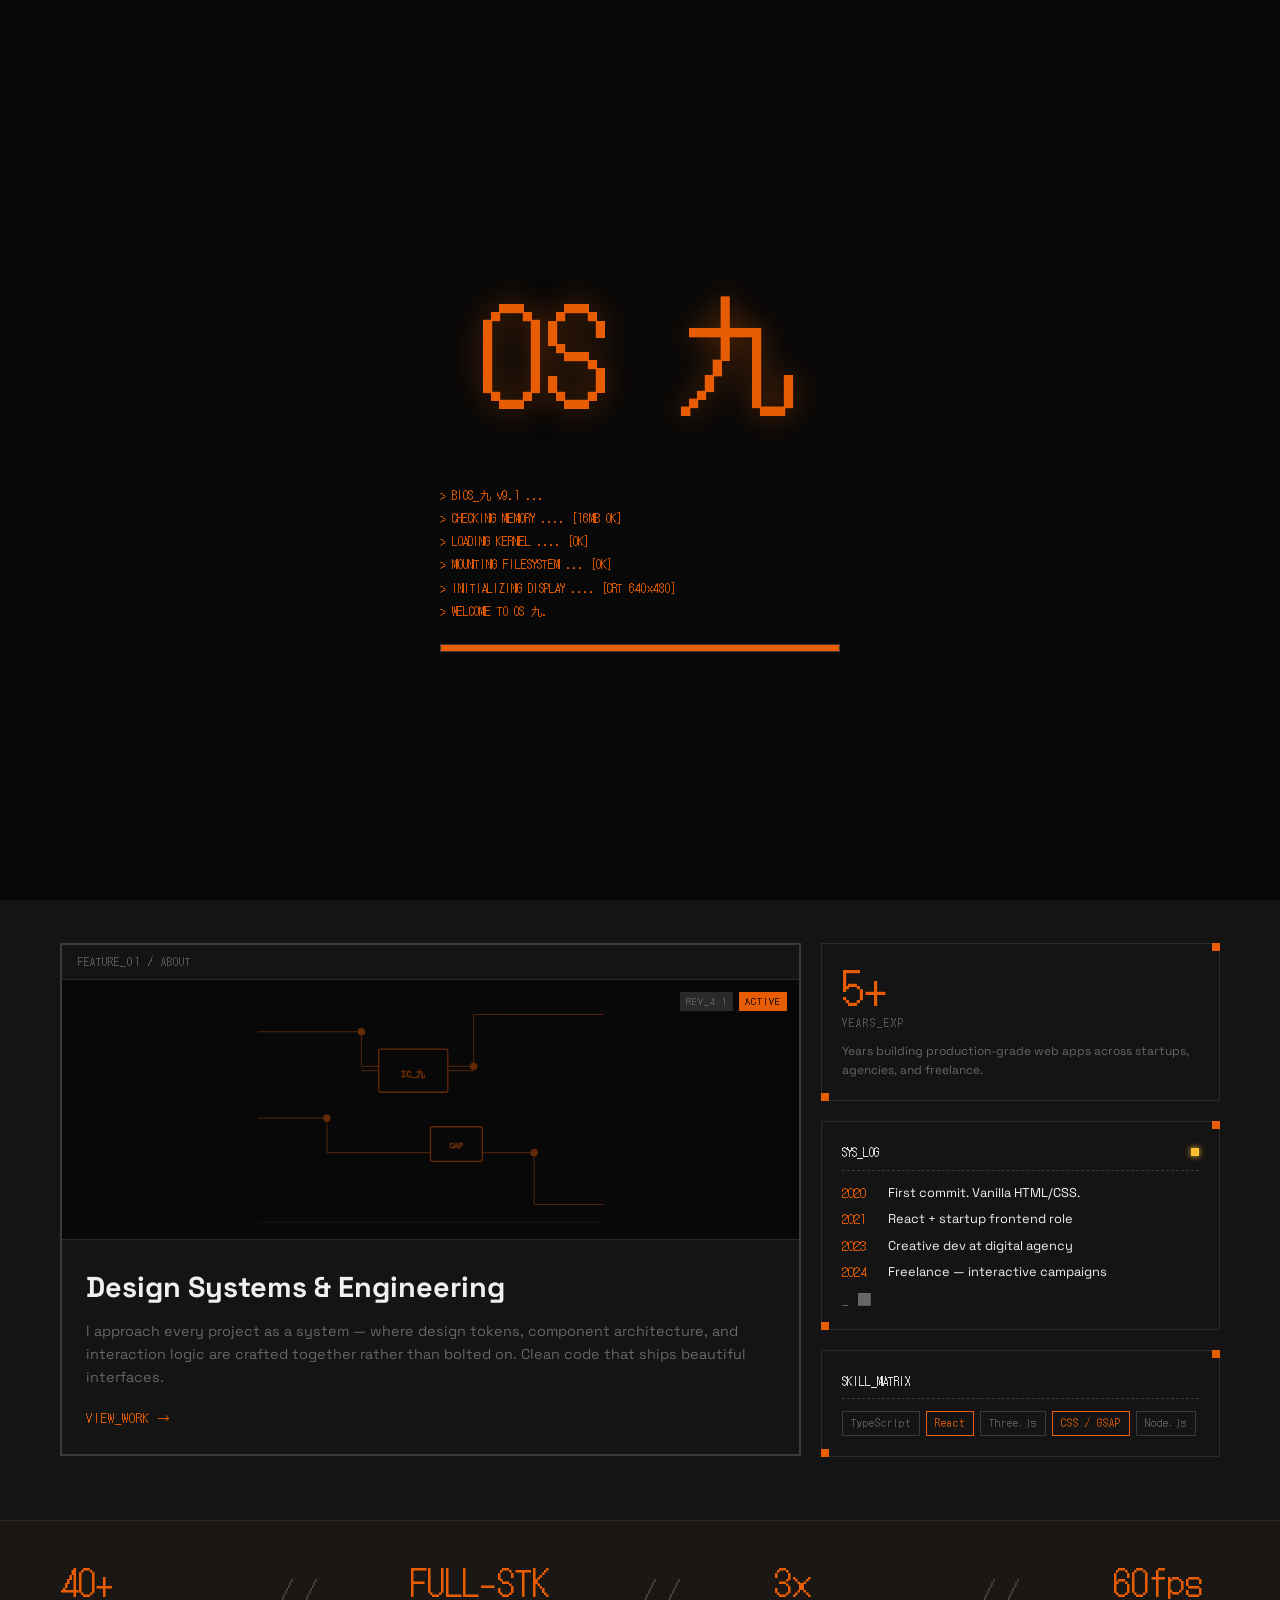
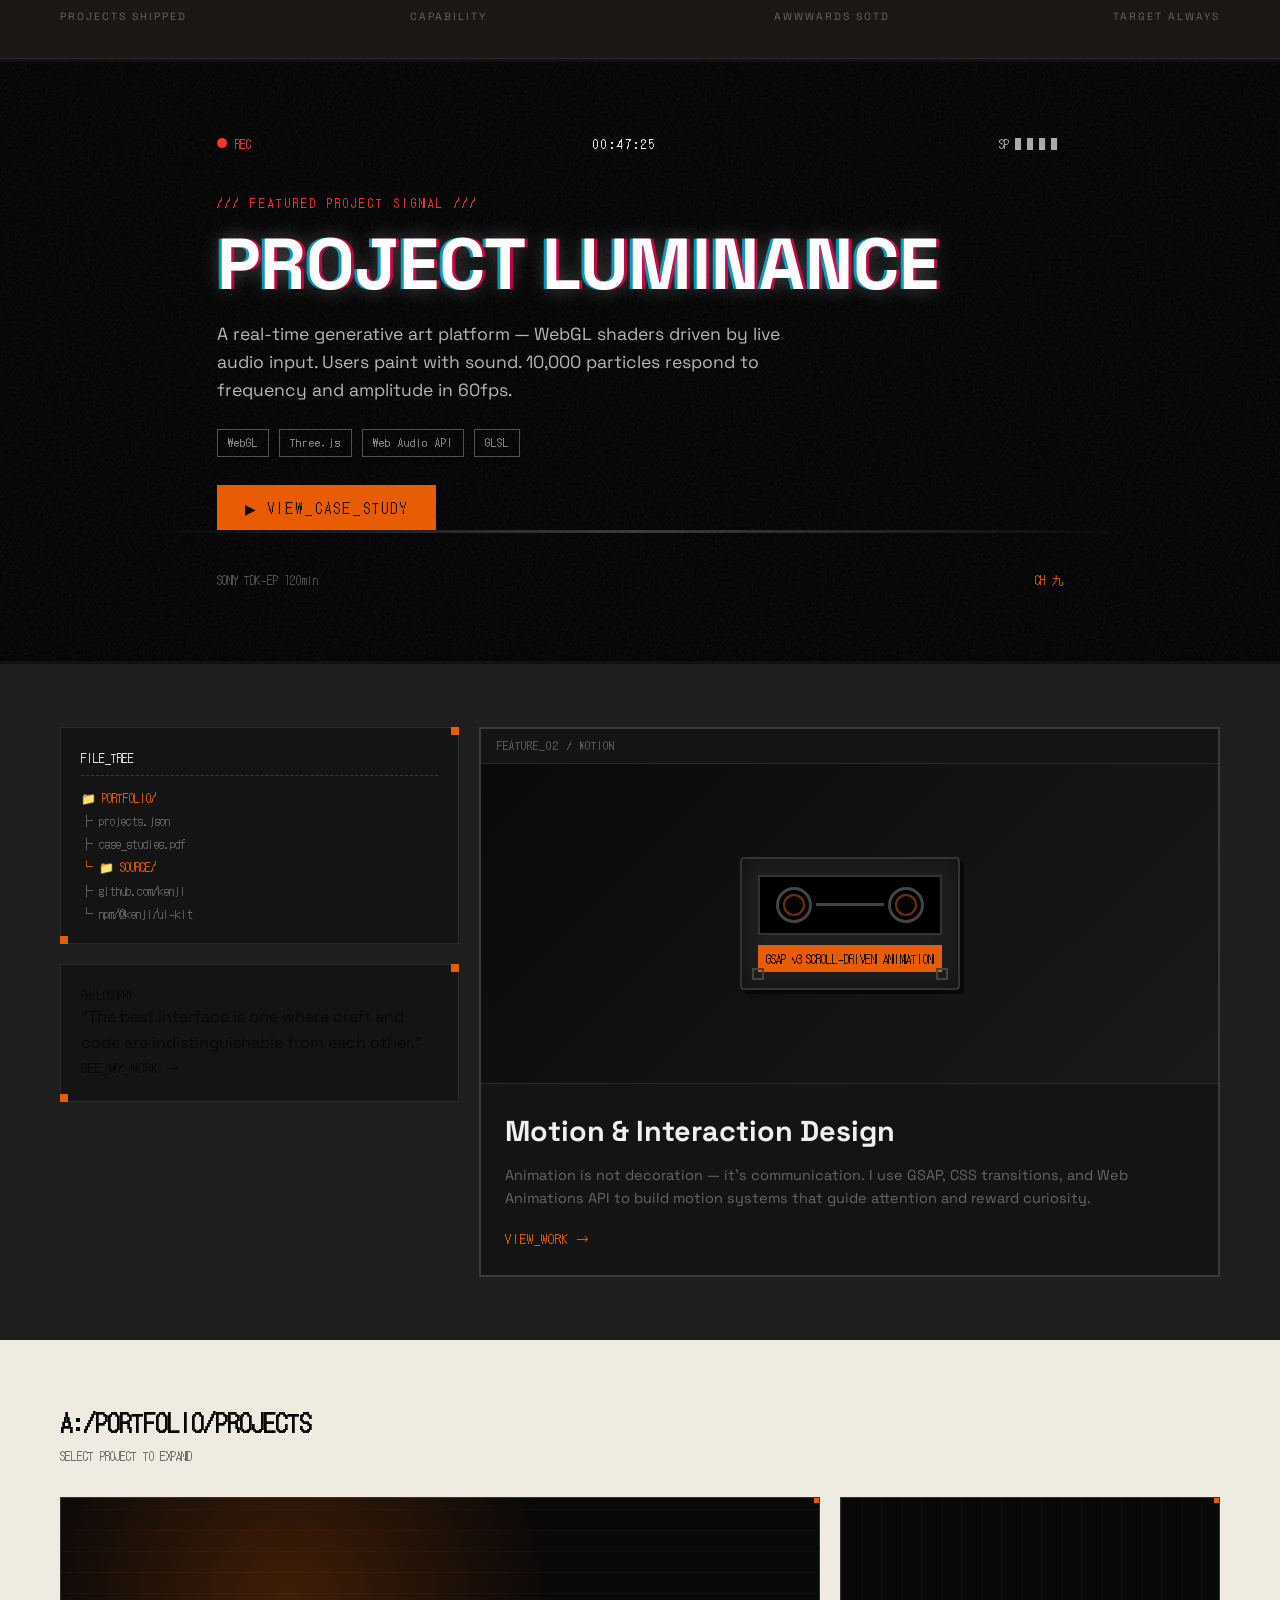
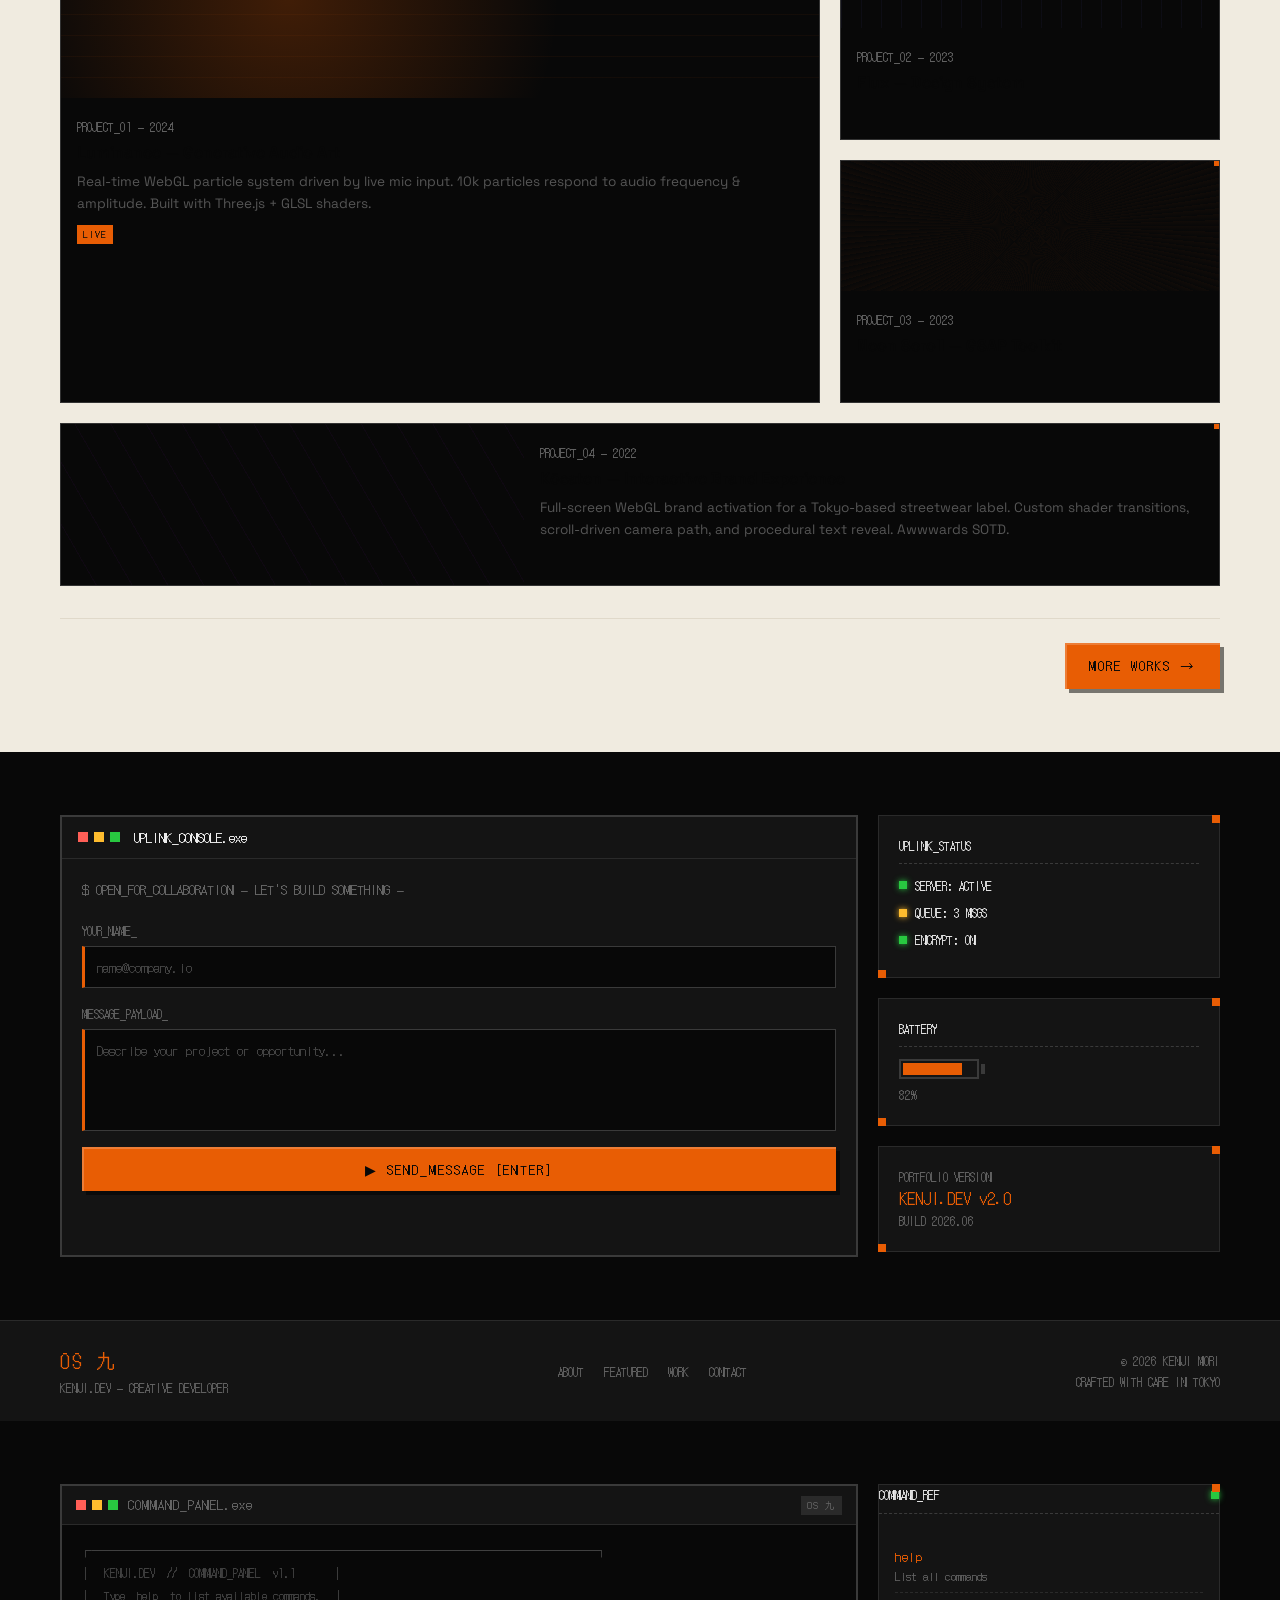
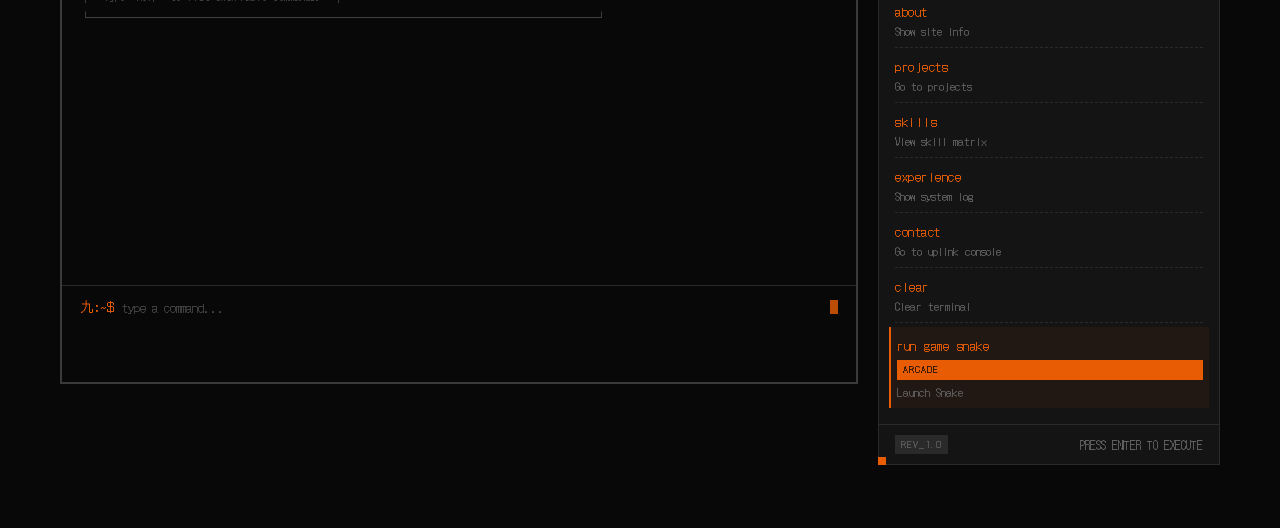
==== index.html @ ee9ba02a "t1" ====
<!DOCTYPE html>
<html lang="en">
<head>
    <meta charset="UTF-8">
    <meta name="viewport" content="width=device-width, initial-scale=1.0">
    <title>KENJI.DEV | Creative Developer Portfolio</title>
    <meta name="description" content="Creative developer and UI engineer specializing in interactive web experiences, retro-inspired interfaces, and creative coding.">

    <link rel="preconnect" href="https://fonts.googleapis.com">
    <link rel="preconnect" href="https://fonts.gstatic.com" crossorigin>
    <link href="https://fonts.googleapis.com/css2?family=DotGothic16&family=Space+Grotesk:wght@300;400;500;600;700&display=swap" rel="stylesheet">

    <link rel="stylesheet" href="css/style.css">
    <link rel="stylesheet" href="css/pixel-art.css">
    <link rel="stylesheet" href="css/animations.css">
    <!-- Command Panel — additive only -->
    <link rel="stylesheet" href="css/command-panel.css">
</head>
<body>
    <!-- Boot Screen -->
    <div id="boot-screen">
        <div id="boot-content">
            <div class="boot-logo">OS 九</div>
            <div class="boot-lines" id="boot-lines"></div>
            <div class="boot-bar-wrap">
                <div class="boot-bar-fill" id="boot-bar"></div>
            </div>
        </div>
    </div>

    <!-- Overlay effects -->
    <div class="scanlines" aria-hidden="true"></div>
    <div class="vignette" aria-hidden="true"></div>

    <!-- Animated background -->
    <div class="bg-layer" aria-hidden="true">
        <canvas id="bg-canvas"></canvas>
    </div>

    <!-- Custom cursor -->
    <div id="cursor-dot"></div>
    <div id="cursor-ring"></div>

    <!-- ================================================
         SITE WRAPPER
    ================================================ -->
    <div id="site-wrapper">

        <!-- NAV -->
        <header id="main-nav">
            <div class="nav-inner">
                <div class="nav-brand">
                    <span class="px-badge">SYS</span>
                    <span class="nav-logo">OS 九</span>
                    <span class="nav-dot blink"></span>
                </div>
                <nav class="nav-links" aria-label="Main navigation">
                    <a href="#featured" class="nav-a">ABOUT</a>
                    <a href="#vhs-section" class="nav-a">FEATURED</a>
                    <a href="#projects" class="nav-a">WORK</a>
                    <a href="#uplink" class="nav-a">CONTACT</a>
                </nav>
                <div class="nav-status">
                    <span id="clock" class="mono">00:00:00</span>
                    <span class="status-pill">ONLINE</span>
                </div>
            </div>
        </header>

        <!-- =============================================
             HERO — FULL WIDTH
        ============================================= -->
        <section id="hero" class="section-hero bg-dark-1">
            <div class="hero-inner">
                <div class="hero-text">
                    <p class="eyebrow mono">// PORTFOLIO_LOADED... STATUS: AVAILABLE FOR WORK</p>
                    <h1 class="hero-h1">
                        <span class="glitch" data-text="未来の記憶">未来の記憶</span>
                    </h1>
                    <p class="hero-subtitle">KENJI.DEV — CREATIVE DEVELOPER</p>
                    <p class="hero-body">
                        UI engineer &amp; creative coder building interactive web experiences at the intersection of design systems and front-end engineering. Obsessed with motion, pixel-perfect craft, and interfaces that feel alive.
                    </p>
                    <div class="hero-actions">
                        <button class="px-btn px-btn--primary" id="hero-cta">VIEW PROJECTS</button>
                        <button class="px-btn px-btn--ghost">GET_IN_TOUCH</button>
                    </div>
                </div>
                <div class="hero-widget-stack">
                    <!-- Widget: System Status -->
                    <div class="widget px-frame">
                        <div class="widget-head">
                            <span class="mono">SYS_STATUS</span>
                            <span class="led led--green blink"></span>
                        </div>
                        <div class="meter-row">
                            <span class="mono tiny">CPU</span>
                            <div class="px-bar"><div class="px-bar-fill" style="--w:74%"></div></div>
                            <span class="mono tiny val">74%</span>
                        </div>
                        <div class="meter-row">
                            <span class="mono tiny">MEM</span>
                            <div class="px-bar"><div class="px-bar-fill" style="--w:48%"></div></div>
                            <span class="mono tiny val">48%</span>
                        </div>
                        <div class="meter-row">
                            <span class="mono tiny">DSK</span>
                            <div class="px-bar"><div class="px-bar-fill" style="--w:91%"></div></div>
                            <span class="mono tiny val">91%</span>
                        </div>
                    </div>
                    <!-- Widget: Signal -->
                    <div class="widget px-frame">
                        <div class="widget-head">
                            <span class="mono">NETWORK</span>
                            <div class="sig-bars">
                                <span class="sb sb--1 on"></span>
                                <span class="sb sb--2 on"></span>
                                <span class="sb sb--3 on"></span>
                                <span class="sb sb--4 off"></span>
                            </div>
                        </div>
                        <p class="mono tiny muted">IP: 192.168.九.9</p>
                        <p class="mono tiny muted">LAT: 14ms</p>
                        <p class="mono tiny muted">PKT: <span id="pkt-count">——</span></p>
                    </div>
                </div>
            </div>
            <!-- Decorative kanji strips -->
            <div class="kanji-strip" aria-hidden="true">
                <span>電気　信号　機械　記憶　未来　技術　回路　電気</span>
            </div>
        </section>

        <!-- =============================================
             SPLIT 65 / 35 — FEATURED + STACKED
        ============================================= -->
        <section id="featured" class="section-split bg-charcoal">
            <div class="split-65-35">
                <!-- Large featured block -->
                <article class="feature-main px-frame-heavy">
                    <div class="frame-label">FEATURE_01 / ABOUT</div>
                    <div class="feature-main-visual">
                        <div class="circuit-art" aria-hidden="true">
                            <svg width="100%" height="100%" viewBox="0 0 400 300" xmlns="http://www.w3.org/2000/svg">
                                <g stroke="var(--orange)" stroke-width="1" fill="none" opacity="0.4">
                                    <line x1="0" y1="60" x2="120" y2="60"/>
                                    <line x1="120" y1="60" x2="120" y2="100"/>
                                    <line x1="120" y1="100" x2="250" y2="100"/>
                                    <circle cx="120" cy="60" r="4" fill="var(--orange)"/>
                                    <line x1="250" y1="100" x2="250" y2="40"/>
                                    <line x1="250" y1="40" x2="400" y2="40"/>
                                    <circle cx="250" cy="100" r="4" fill="var(--orange)"/>
                                    <line x1="0" y1="160" x2="80" y2="160"/>
                                    <line x1="80" y1="160" x2="80" y2="200"/>
                                    <line x1="80" y1="200" x2="320" y2="200"/>
                                    <line x1="320" y1="200" x2="320" y2="260"/>
                                    <line x1="320" y1="260" x2="400" y2="260"/>
                                    <circle cx="80" cy="160" r="4" fill="var(--orange)"/>
                                    <circle cx="320" cy="200" r="4" fill="var(--orange)"/>
                                    <rect x="140" y="80" width="80" height="50" rx="2" stroke="var(--orange)" fill="var(--dark-1)" stroke-width="1.5"/>
                                    <text x="180" y="112" fill="var(--orange)" font-size="10" text-anchor="middle" font-family="monospace">IC_九</text>
                                    <rect x="200" y="170" width="60" height="40" rx="2" stroke="var(--orange)" fill="var(--dark-1)" stroke-width="1.5"/>
                                    <text x="230" y="195" fill="var(--orange)" font-size="9" text-anchor="middle" font-family="monospace">CAP</text>
                                    <line x1="140" y1="105" x2="120" y2="105"/>
                                    <line x1="220" y1="105" x2="250" y2="105"/>
                                </g>
                                <g fill="var(--orange)" opacity="0.15">
                                    <rect x="0" y="280" width="400" height="1"/>
                                </g>
                            </svg>
                        </div>
                        <div class="feature-badge">
                            <span class="px-badge">REV_4.1</span>
                            <span class="px-badge orange">ACTIVE</span>
                        </div>
                    </div>
                    <div class="feature-main-body">
                        <h2>Design Systems & Engineering</h2>
                        <p>I approach every project as a system — where design tokens, component architecture, and interaction logic are crafted together rather than bolted on. Clean code that ships beautiful interfaces.</p>
                        <a href="#projects" class="inline-link mono">VIEW_WORK →</a>
                    </div>
                </article>

                <!-- Stacked small blocks -->
                <div class="stack-35">
                    <!-- Stat card -->
                    <div class="stack-card px-frame bg-warm-dark">
                        <div class="stat-big">
                            <span class="stat-num orange">5+</span>
                            <span class="stat-label mono">YEARS_EXP</span>
                        </div>
                        <p class="tiny muted">Years building production-grade web apps across startups, agencies, and freelance.</p>
                    </div>
                    <!-- Timeline widget -->
                    <div class="stack-card px-frame">
                        <div class="widget-head"><span class="mono">SYS_LOG</span><span class="led led--amber blink"></span></div>
                        <ul class="timeline-mini">
                            <li><span class="mono orange">2020</span><span>First commit. Vanilla HTML/CSS.</span></li>
                            <li><span class="mono orange">2021</span><span>React + startup frontend role</span></li>
                            <li><span class="mono orange">2023</span><span>Creative dev at digital agency</span></li>
                            <li><span class="mono orange">2024</span><span>Freelance — interactive campaigns</span></li>
                            <li class="cursor-line mono">_<span class="blink">█</span></li>
                        </ul>
                    </div>
                    <!-- Skill chip widget -->
                    <div class="stack-card px-frame bg-dark-1">
                        <div class="widget-head"><span class="mono">SKILL_MATRIX</span></div>
                        <div class="skill-chips">
                            <span class="chip">TypeScript</span>
                            <span class="chip chip--active">React</span>
                            <span class="chip">Three.js</span>
                            <span class="chip chip--active">CSS / GSAP</span>
                            <span class="chip">Node.js</span>
                        </div>
                    </div>
                </div>
            </div>
        </section>

        <!-- =============================================
             FULL WIDTH — EDITORIAL STRIP
        ============================================= -->
        <section class="section-strip bg-warm-dark">
            <div class="strip-inner">
                <div class="strip-stat">
                    <span class="strip-num mono">40+</span>
                    <span class="strip-label">PROJECTS SHIPPED</span>
                </div>
                <div class="strip-div" aria-hidden="true">/ /</div>
                <div class="strip-stat">
                    <span class="strip-num mono">FULL‑STK</span>
                    <span class="strip-label">CAPABILITY</span>
                </div>
                <div class="strip-div" aria-hidden="true">/ /</div>
                <div class="strip-stat">
                    <span class="strip-num mono">3×</span>
                    <span class="strip-label">AWWWARDS SOTD</span>
                </div>
                <div class="strip-div" aria-hidden="true">/ /</div>
                <div class="strip-stat">
                    <span class="strip-num mono">60fps</span>
                    <span class="strip-label">TARGET ALWAYS</span>
                </div>
            </div>
        </section>

        <!-- =============================================
             VHS / CRT SHOWCASE — FULL WIDTH (SINGLE INSTANCE)
        ============================================= -->
        <section id="vhs-section" class="section-vhs">
            <!-- VHS-specific overlays (scoped to this section) -->
            <div class="vhs-scanlines" aria-hidden="true"></div>
            <div class="vhs-noise" aria-hidden="true"></div>
            <div class="vhs-rgb-shift" aria-hidden="true"></div>

            <div class="vhs-inner">
                <!-- Recording HUD -->
                <div class="vhs-hud-top">
                    <span class="vhs-rec mono"><span class="rec-dot blink"></span> REC</span>
                    <span class="vhs-counter mono" id="vhs-counter">00:47:22</span>
                    <span class="vhs-sp mono">SP ▌▌▌▌</span>
                </div>

                <!-- Main VHS content -->
                <div class="vhs-content">
                    <p class="vhs-label mono">/// FEATURED PROJECT SIGNAL ///</p>
                    <h2 class="vhs-title glitch-hard" data-text="PROJECT LUMINANCE">PROJECT LUMINANCE</h2>
                    <p class="vhs-body">
                        A real-time generative art platform — WebGL shaders driven by live audio input.
                        Users paint with sound. 10,000 particles respond to frequency and amplitude in 60fps.
                    </p>
                    <div class="vhs-tags">
                        <span class="vhs-tag">WebGL</span>
                        <span class="vhs-tag">Three.js</span>
                        <span class="vhs-tag">Web Audio API</span>
                        <span class="vhs-tag">GLSL</span>
                    </div>
                    <button class="vhs-btn mono">▶ VIEW_CASE_STUDY</button>
                </div>

                <!-- Fake TV static bars -->
                <div class="vhs-static-bars" aria-hidden="true">
                    <div class="static-bar"></div>
                    <div class="static-bar"></div>
                </div>

                <!-- HUD bottom -->
                <div class="vhs-hud-bottom">
                    <span class="mono vhs-tiny">SONY TDK-EP 120min</span>
                    <span class="vhs-ch mono">CH 九</span>
                </div>
            </div>
        </section>

        <!-- =============================================
             SPLIT 35 / 65 — INFO PANEL + LARGE CARD
        ============================================= -->
        <section class="section-split bg-gray-mid">
            <div class="split-35-65">
                <!-- Small stack left -->
                <div class="stack-35">
                    <div class="stack-card px-frame bg-dark-1">
                        <div class="widget-head"><span class="mono">FILE_TREE</span></div>
                        <ul class="file-tree mono tiny">
                            <li class="ft-dir">📁 PORTFOLIO/</li>
                            <li class="ft-file">  ├ projects.json</li>
                            <li class="ft-file">  ├ case_studies.pdf</li>
                            <li class="ft-dir">  └ 📁 SOURCE/</li>
                            <li class="ft-file">      ├ github.com/kenji</li>
                            <li class="ft-file">      └ npm/@kenji/ui-kit</li>
                        </ul>
                    </div>
                    <div class="stack-card px-frame bg-orange-panel">
                        <p class="mono tiny" style="color:var(--dark-1)">PHILOSOPHY</p>
                        <p class="feature-quote" style="color:var(--dark-1)">"The best interface is one where craft and code are indistinguishable from each other."</p>
                        <a href="#projects" class="inline-link mono" style="color:var(--dark-1)">SEE_MY_WORK →</a>
                    </div>
                </div>

                <!-- Large project card right -->
                <article class="feature-main px-frame-heavy alt-bg">
                    <div class="frame-label">FEATURE_02 / MOTION</div>
                    <div class="feature-main-visual tall">
                        <!-- Abstract hardware visual via CSS -->
                        <div class="cassette-art" aria-hidden="true">
                            <div class="cassette-body">
                                <div class="cassette-window">
                                    <div class="cassette-reel reel-left"></div>
                                    <div class="cassette-tape"></div>
                                    <div class="cassette-reel reel-right"></div>
                                </div>
                                <div class="cassette-label">
                                    <span class="mono tiny">GSAP v3</span>
                                    <span class="mono tiny muted">SCROLL-DRIVEN ANIMATION</span>
                                </div>
                            </div>
                        </div>
                    </div>
                    <div class="feature-main-body">
                        <h2>Motion & Interaction Design</h2>
                        <p>Animation is not decoration — it's communication. I use GSAP, CSS transitions, and Web Animations API to build motion systems that guide attention and reward curiosity.</p>
                        <a href="#projects" class="inline-link mono">VIEW_WORK →</a>
                    </div>
                </article>
            </div>
        </section>

        <!-- =============================================
             FULL WIDTH — CREAM PROJECT GALLERY
        ============================================= -->
        <section id="projects" class="section-cream bg-cream">
            <div class="cream-header">
                <h2 class="cream-title">A:/PORTFOLIO/PROJECTS</h2>
                <p class="cream-sub mono">SELECT PROJECT TO EXPAND</p>
            </div>
            <div class="gallery-asymm">
                <div class="gal-card gal-card--lg px-frame-dark">
                    <div class="gal-img gal-img--1"></div>
                    <div class="gal-body">
                        <span class="mono tiny muted">PROJECT_01 — 2024</span>
                        <h3>Luminance — Generative Audio Art</h3>
                        <p>Real-time WebGL particle system driven by live mic input. 10k particles respond to audio frequency &amp; amplitude. Built with Three.js + GLSL shaders.</p>
                        <span class="px-badge orange">LIVE</span>
                    </div>
                </div>
                <!-- Stacked small cards -->
                <div class="gal-stack">
                    <div class="gal-card px-frame-dark">
                        <div class="gal-img gal-img--2 short"></div>
                        <div class="gal-body">
                            <span class="mono tiny muted">PROJECT_02 — 2023</span>
                            <h3>Flux — Design System</h3>
                        </div>
                    </div>
                    <div class="gal-card px-frame-dark">
                        <div class="gal-img gal-img--3 short"></div>
                        <div class="gal-body">
                            <span class="mono tiny muted">PROJECT_03 — 2023</span>
                            <h3>Neon Scroll — GSAP Toolkit</h3>
                        </div>
                    </div>
                </div>
                <!-- Wide card -->
                <div class="gal-card gal-card--wide px-frame-dark">
                    <div class="gal-img gal-img--4"></div>
                    <div class="gal-body">
                        <span class="mono tiny muted">PROJECT_04 — 2022</span>
                        <h3>Kōsaten — Interactive Brand Experience</h3>
                        <p>Full-screen WebGL brand activation for a Tokyo-based streetwear label. Custom shader transitions, scroll-driven camera path, and procedural text reveal. Awwwards SOTD.</p>
                    </div>
                </div>
            </div>
            <!-- More Works footer -->
            <div class="cream-footer">
                <a href="works.html" target="_blank" rel="noopener" class="px-btn px-btn--primary cream-more-btn" id="more-works-btn">
                    MORE WORKS <span class="cream-arrow">→</span>
                </a>
            </div>
        </section>

        <!-- =============================================
             SPLIT 70 / 30 — TERMINAL CONTACT + STATUS
        ============================================= -->
        <section id="uplink" class="section-split bg-dark-1">
            <div class="split-70-30">
                <!-- Terminal contact block -->
                <div class="terminal-block px-frame-heavy">
                    <div class="term-header">
                        <span class="term-dot red"></span>
                        <span class="term-dot amber"></span>
                        <span class="term-dot green"></span>
                        <span class="mono small" style="margin-left:8px">UPLINK_CONSOLE.exe</span>
                    </div>
                    <div class="term-body">
                        <p class="mono small muted">$ OPEN_FOR_COLLABORATION — LET'S BUILD SOMETHING —</p>
                        <div class="input-row">
                            <label class="mono small">YOUR_NAME_</label>
                            <input type="text" class="px-input" id="contact-name" placeholder="name@company.io">
                        </div>
                        <div class="input-row">
                            <label class="mono small">MESSAGE_PAYLOAD_</label>
                            <textarea class="px-input" id="contact-msg" rows="4" placeholder="Describe your project or opportunity..."></textarea>
                        </div>
                        <button class="px-btn px-btn--primary" id="transmit-btn">
                            ▶ SEND_MESSAGE [ENTER]
                        </button>
                        <p class="term-feedback mono tiny muted" id="term-feedback"></p>
                    </div>
                </div>

                <!-- Status sidebar -->
                <div class="status-sidebar">
                    <div class="stack-card px-frame">
                        <div class="widget-head"><span class="mono">UPLINK_STATUS</span></div>
                        <p class="status-row"><span class="led led--green blink"></span><span class="mono tiny">SERVER: ACTIVE</span></p>
                        <p class="status-row"><span class="led led--amber blink"></span><span class="mono tiny">QUEUE: 3 MSGS</span></p>
                        <p class="status-row"><span class="led led--green"></span><span class="mono tiny">ENCRYPT: ON</span></p>
                    </div>
                    <div class="stack-card px-frame bg-warm-dark">
                        <div class="widget-head"><span class="mono">BATTERY</span></div>
                        <div class="battery-widget">
                            <div class="batt-body">
                                <div class="batt-fill" id="batt-fill"></div>
                            </div>
                            <div class="batt-tip"></div>
                        </div>
                        <p class="mono tiny muted" id="batt-pct">—%</p>
                    </div>
                    <div class="stack-card px-frame">
                        <p class="mono tiny muted">PORTFOLIO VERSION</p>
                        <p class="mono orange">KENJI.DEV v2.0</p>
                        <p class="mono tiny muted">BUILD 2026.06</p>
                    </div>
                </div>
            </div>
        </section>

        <!-- FOOTER -->
        <footer id="main-footer" class="bg-charcoal">
            <div class="footer-inner">
                <div class="footer-brand">
                    <span class="nav-logo">OS 九</span>
                    <span class="mono tiny muted">KENJI.DEV — CREATIVE DEVELOPER</span>
                </div>
                <div class="footer-links mono tiny">
                    <a href="#featured">ABOUT</a>
                    <a href="#vhs-section">FEATURED</a>
                    <a href="#projects">WORK</a>
                    <a href="#uplink">CONTACT</a>
                </div>
                <div class="footer-right mono tiny muted">
                    <span>© 2026 KENJI MORI</span>
                    <span>CRAFTED WITH CARE IN TOKYO</span>
                </div>
            </div>
        </footer>

        <!-- =============================================
             COMMAND PANEL — ADDITIVE SECTION
             Uses existing CSS tokens & layout classes only.
        ============================================= -->
        <section id="command-panel" class="section-split bg-dark-1">
            <div class="split-70-30">

                <!-- LEFT: Interactive Terminal -->
                <div class="cp-terminal px-frame-heavy">
                    <div class="cp-term-header">
                        <div class="cp-dots">
                            <span class="term-dot red"></span>
                            <span class="term-dot amber"></span>
                            <span class="term-dot green"></span>
                        </div>
                        <span class="mono small cp-title">COMMAND_PANEL.exe</span>
                        <span class="px-badge">OS 九</span>
                    </div>

                    <!-- Snake game canvas (hidden by default) -->
                    <div id="cp-game-container" class="cp-game-container" hidden>
                        <div class="cp-game-hud">
                            <span class="mono tiny orange">SNAKE_GAME.exe</span>
                            <span class="mono tiny muted" id="cp-score">SCORE: 0</span>
                            <button class="px-btn px-btn--ghost cp-close-game" id="cp-close-game" aria-label="Exit game">✕ EXIT</button>
                        </div>
                        <canvas id="cp-snake-canvas" width="360" height="360" aria-label="Snake game"></canvas>
                        <p class="mono tiny muted cp-game-note">ARROW KEYS to move · collect <span class="orange">◆</span> · avoid walls &amp; self</p>
                    </div>

                    <!-- Terminal output + input (visible by default) -->
                    <div id="cp-term-body" class="cp-term-body">
                        <div id="cp-output" class="cp-output" role="log" aria-live="polite" aria-label="Terminal output"></div>
                        <form id="cp-form" class="cp-input-row" autocomplete="off" aria-label="Command input">
                            <span class="cp-prompt mono orange" aria-hidden="true">九:~$</span>
                            <input
                                id="cp-input"
                                class="cp-input mono"
                                type="text"
                                spellcheck="false"
                                autocomplete="off"
                                aria-label="Type a command"
                                placeholder="type a command..."
                            >
                            <span class="cp-cursor" aria-hidden="true"></span>
                        </form>
                    </div>
                </div>

                <!-- RIGHT: Docs / Help panel -->
                <aside class="cp-docs px-frame" aria-label="Command reference">
                    <div class="widget-head">
                        <span class="mono">COMMAND_REF</span>
                        <span class="led led--green blink"></span>
                    </div>
                    <ul class="cp-cmd-list">
                        <li><span class="cp-cmd-name mono orange">help</span><span class="cp-cmd-desc mono tiny muted">List all commands</span></li>
                        <li><span class="cp-cmd-name mono orange">about</span><span class="cp-cmd-desc mono tiny muted">Show site info</span></li>
                        <li><span class="cp-cmd-name mono orange">projects</span><span class="cp-cmd-desc mono tiny muted">Go to projects</span></li>
                        <li><span class="cp-cmd-name mono orange">skills</span><span class="cp-cmd-desc mono tiny muted">View skill matrix</span></li>
                        <li><span class="cp-cmd-name mono orange">experience</span><span class="cp-cmd-desc mono tiny muted">Show system log</span></li>
                        <li><span class="cp-cmd-name mono orange">contact</span><span class="cp-cmd-desc mono tiny muted">Go to uplink console</span></li>
                        <li><span class="cp-cmd-name mono orange">clear</span><span class="cp-cmd-desc mono tiny muted">Clear terminal</span></li>
                        <li class="cp-cmd-arcade">
                            <span class="cp-cmd-name mono orange">run game snake</span>
                            <span class="px-badge orange">ARCADE</span>
                            <span class="cp-cmd-desc mono tiny muted">Launch Snake</span>
                        </li>
                    </ul>
                    <div class="cp-docs-footer">
                        <span class="px-badge">REV_1.0</span>
                        <span class="mono tiny muted">PRESS ENTER TO EXECUTE</span>
                    </div>
                </aside>

            </div>
        </section>
        <!-- END COMMAND PANEL -->

    </div><!-- /site-wrapper -->

    <script src="js/main.js"></script>
    <!-- Command Panel JS — additive only -->
    <script src="js/command-panel.js"></script>
</body>
</html>
---- css/style.css ----
/* ═══════════════════════════════════════════════
   OS 九 — BASE DESIGN SYSTEM
   ═══════════════════════════════════════════════ */

/* ─── Tokens ─── */
:root {
    --dark-1: #080808;
    --charcoal: #141414;
    --warm-dark: #1a1714;
    --gray-mid: #1e1e1e;
    --cream: #f0ebe0;
    --cream-dark: #e0d9ca;
    --orange: #e85d04;
    --orange-soft: rgba(232, 93, 4, 0.25);
    --orange-glow: rgba(232, 93, 4, 0.5);
    --text: #f0f0f0;
    --text-muted: #666;
    --text-dim: #444;
    --border: #2a2a2a;
    --border-bright: #3a3a3a;

    --font-sans: 'Space Grotesk', system-ui, sans-serif;
    --font-mono: 'DotGothic16', 'Courier New', monospace;

    --gap: clamp(12px, 2vw, 20px);
    --radius: 0px; /* sharp, pixel-style */
}

/* ─── Reset ─── */
*, *::before, *::after { box-sizing: border-box; margin: 0; padding: 0; }
html { scroll-behavior: smooth; }
body {
    background: var(--dark-1);
    color: var(--text);
    font-family: var(--font-sans);
    font-size: 16px;
    line-height: 1.6;
    overflow-x: hidden;
}
a { color: inherit; text-decoration: none; }
ul { list-style: none; }
button { cursor: none; font-family: var(--font-sans); }
input, textarea { font-family: var(--font-sans); }
::selection { background: var(--orange); color: var(--dark-1); }

/* ─── Backgrounds ─── */
.bg-dark-1    { background-color: var(--dark-1); }
.bg-charcoal  { background-color: var(--charcoal); }
.bg-warm-dark { background-color: var(--warm-dark); }
.bg-gray-mid  { background-color: var(--gray-mid); }
.bg-cream     { background-color: var(--cream); color: var(--dark-1); }
.bg-orange-panel { background-color: var(--orange); }

/* ─── Typography helpers ─── */
.mono   { font-family: var(--font-mono); }
.tiny   { font-size: 0.75rem; }
.small  { font-size: 0.85rem; }
.muted  { color: var(--text-muted); }
.orange { color: var(--orange); }

/* ─── Global Overlays ─── */
.scanlines {
    position: fixed;
    inset: 0;
    background: repeating-linear-gradient(
        to bottom,
        transparent,
        transparent 2px,
        rgba(0,0,0,0.18) 2px,
        rgba(0,0,0,0.18) 4px
    );
    pointer-events: none;
    z-index: 9800;
}
.vignette {
    position: fixed;
    inset: 0;
    background: radial-gradient(ellipse at center, transparent 60%, rgba(0,0,0,0.7) 100%);
    pointer-events: none;
    z-index: 9799;
}

/* ─── Background Canvas ─── */
.bg-layer {
    position: fixed;
    inset: 0;
    pointer-events: none;
    z-index: 0;
}
#bg-canvas {
    width: 100%;
    height: 100%;
}

/* ─── Custom Cursor ─── */
#cursor-dot, #cursor-ring {
    position: fixed;
    pointer-events: none;
    z-index: 9999;
    transform: translate(-50%, -50%);
}
#cursor-dot {
    width: 6px;
    height: 6px;
    background: var(--orange);
    transition: transform 0.05s;
}
#cursor-ring {
    width: 28px;
    height: 28px;
    border: 2px solid var(--orange);
    transition: transform 0.1s, width 0.2s, height 0.2s, opacity 0.2s;
    opacity: 0.7;
}
#cursor-ring.expanded {
    width: 44px;
    height: 44px;
    opacity: 0.4;
}

/* ─── Site Wrapper ─── */
#site-wrapper {
    position: relative;
    z-index: 10;
}

/* ═══════════════════════════════════════════════
   NAV
   ═══════════════════════════════════════════════ */
#main-nav {
    position: sticky;
    top: 0;
    z-index: 500;
    background: rgba(8,8,8,0.92);
    backdrop-filter: blur(8px);
    border-bottom: 1px solid var(--border);
}
.nav-inner {
    display: flex;
    align-items: center;
    justify-content: space-between;
    padding: 10px clamp(16px, 4vw, 60px);
    gap: 20px;
}
.nav-brand {
    display: flex;
    align-items: center;
    gap: 8px;
}
.nav-logo {
    font-family: var(--font-mono);
    font-size: 1.2rem;
    color: var(--orange);
    letter-spacing: 2px;
}
.nav-dot {
    width: 6px;
    height: 6px;
    background: var(--orange);
    border-radius: 0;
}
.nav-links {
    display: flex;
    gap: 24px;
}
.nav-a {
    font-family: var(--font-mono);
    font-size: 0.8rem;
    color: var(--text-muted);
    letter-spacing: 1px;
    transition: color 0.2s;
}
.nav-a:hover { color: var(--orange); }
.nav-status {
    display: flex;
    align-items: center;
    gap: 12px;
}
#clock {
    font-size: 0.8rem;
    color: var(--text-muted);
}
.status-pill {
    font-family: var(--font-mono);
    font-size: 0.65rem;
    padding: 2px 8px;
    border: 1px solid var(--orange);
    color: var(--orange);
    letter-spacing: 1px;
}

/* ═══════════════════════════════════════════════
   BOOT SCREEN
   ═══════════════════════════════════════════════ */
#boot-screen {
    position: fixed;
    inset: 0;
    background: var(--dark-1);
    z-index: 10000;
    display: flex;
    align-items: center;
    justify-content: center;
    transition: opacity 0.6s ease;
}
#boot-screen.done { opacity: 0; pointer-events: none; }
.boot-logo {
    font-family: var(--font-mono);
    font-size: clamp(3rem, 10vw, 8rem);
    color: var(--orange);
    text-shadow: 0 0 30px var(--orange-glow);
    margin-bottom: 32px;
    text-align: center;
}
#boot-content { text-align: center; width: 400px; max-width: 90vw; }
.boot-lines { font-family: var(--font-mono); font-size: 0.75rem; color: var(--orange); text-align: left; margin-bottom: 24px; min-height: 100px; }
.boot-line { margin-bottom: 4px; }
.boot-bar-wrap { width: 100%; height: 8px; background: var(--border); border: 1px solid var(--border-bright); }
.boot-bar-fill { height: 100%; background: var(--orange); width: 0%; transition: width 0.1s linear; }

/* ═══════════════════════════════════════════════
   HERO
   ═══════════════════════════════════════════════ */
#hero {
    min-height: 92vh;
    display: flex;
    flex-direction: column;
    justify-content: center;
    padding: clamp(60px, 8vh, 120px) clamp(16px, 6vw, 80px) 0;
    position: relative;
    overflow: hidden;
}
.hero-inner {
    display: grid;
    grid-template-columns: 1fr 320px;
    gap: 60px;
    align-items: center;
    max-width: 1400px;
    margin: 0 auto;
    width: 100%;
}
.hero-h1 {
    font-size: clamp(3.5rem, 9vw, 8rem);
    font-weight: 700;
    line-height: 1;
    margin-bottom: 12px;
    color: var(--orange);
    text-shadow: 0 0 40px var(--orange-glow);
}
.eyebrow {
    font-size: 0.75rem;
    color: var(--text-muted);
    letter-spacing: 2px;
    margin-bottom: 16px;
}
.hero-subtitle {
    font-family: var(--font-mono);
    font-size: clamp(0.9rem, 2vw, 1.2rem);
    letter-spacing: 6px;
    color: var(--text);
    margin-bottom: 24px;
}
.hero-body {
    font-size: clamp(0.95rem, 1.5vw, 1.1rem);
    color: var(--text-muted);
    max-width: 520px;
    margin-bottom: 36px;
}
.hero-actions { display: flex; gap: 16px; }

.hero-widget-stack {
    display: flex;
    flex-direction: column;
    gap: var(--gap);
}
.widget { padding: 16px; }
.widget-head {
    display: flex;
    justify-content: space-between;
    align-items: center;
    margin-bottom: 12px;
    padding-bottom: 8px;
    border-bottom: 1px dashed var(--border-bright);
    font-size: 0.75rem;
}
.meter-row {
    display: flex;
    align-items: center;
    gap: 8px;
    margin-bottom: 8px;
}
.meter-row .val { width: 32px; text-align: right; color: var(--orange); }
.sig-bars { display: flex; align-items: flex-end; gap: 3px; height: 14px; }
.sb { display: block; width: 4px; background: var(--border-bright); }
.sb--1 { height: 4px; }
.sb--2 { height: 7px; }
.sb--3 { height: 10px; }
.sb--4 { height: 14px; }
.sb.on { background: var(--orange); box-shadow: 0 0 4px var(--orange-glow); }

.kanji-strip {
    margin-top: 60px;
    width: 100%;
    padding: 14px 0;
    border-top: 1px solid var(--border);
    font-family: var(--font-mono);
    font-size: 1rem;
    color: var(--text-dim);
    letter-spacing: 12px;
    white-space: nowrap;
    overflow: hidden;
    animation: marquee-scroll 30s linear infinite;
}
@keyframes marquee-scroll {
    0%   { transform: translateX(0); }
    100% { transform: translateX(-50%); }
}

/* ═══════════════════════════════════════════════
   SECTIONS — SPLIT LAYOUTS
   ═══════════════════════════════════════════════ */
.section-split { padding: clamp(40px,7vh,80px) clamp(16px,5vw,60px); }
.section-hero  { }

/* 65 / 35 */
.split-65-35 {
    display: grid;
    grid-template-columns: 65fr 35fr;
    gap: var(--gap);
    max-width: 1400px;
    margin: 0 auto;
    align-items: start;
}

/* 35 / 65 */
.split-35-65 {
    display: grid;
    grid-template-columns: 35fr 65fr;
    gap: var(--gap);
    max-width: 1400px;
    margin: 0 auto;
    align-items: start;
}

/* 70 / 30 */
.split-70-30 {
    display: grid;
    grid-template-columns: 70fr 30fr;
    gap: var(--gap);
    max-width: 1400px;
    margin: 0 auto;
    align-items: start;
}

/* Stack column */
.stack-35 {
    display: flex;
    flex-direction: column;
    gap: var(--gap);
}
.stack-card { padding: 20px; }

/* Feature main block */
.feature-main {
    padding: 0;
    overflow: hidden;
}
.feature-main.alt-bg { background: var(--charcoal); }
.frame-label {
    font-family: var(--font-mono);
    font-size: 0.7rem;
    color: var(--text-muted);
    padding: 8px 16px;
    border-bottom: 1px solid var(--border);
    letter-spacing: 1px;
}
.feature-main-visual {
    position: relative;
    height: 260px;
    overflow: hidden;
    border-bottom: 1px solid var(--border);
}
.feature-main-visual.tall { height: 320px; }
.feature-badge {
    position: absolute;
    top: 12px;
    right: 12px;
    display: flex;
    gap: 6px;
}
.feature-main-body {
    padding: 24px;
}
.feature-main-body h2 {
    font-size: clamp(1.3rem, 2.5vw, 1.8rem);
    margin-bottom: 10px;
}
.feature-main-body p {
    font-size: 0.9rem;
    color: var(--text-muted);
    margin-bottom: 16px;
}

/* Stat card */
.stat-big { margin-bottom: 8px; }
.stat-num {
    font-family: var(--font-mono);
    font-size: clamp(2rem, 4vw, 2.8rem);
    display: block;
    line-height: 1;
}
.stat-label {
    font-size: 0.65rem;
    color: var(--text-muted);
    letter-spacing: 2px;
}

/* Timeline mini */
.timeline-mini { display: flex; flex-direction: column; gap: 6px; }
.timeline-mini li { display: flex; gap: 10px; font-size: 0.8rem; }
.timeline-mini li span:first-child { min-width: 36px; }
.cursor-line { color: var(--text-muted); font-size: 0.8rem; }

/* Skill chips */
.skill-chips { display: flex; flex-wrap: wrap; gap: 6px; margin-top: 8px; }
.chip {
    font-family: var(--font-mono);
    font-size: 0.65rem;
    padding: 3px 8px;
    border: 1px solid var(--border-bright);
    color: var(--text-muted);
    letter-spacing: 1px;
}
.chip--active {
    border-color: var(--orange);
    color: var(--orange);
}

/* Inline link */
.inline-link {
    font-size: 0.8rem;
    color: var(--orange);
    letter-spacing: 1px;
}

/* ═══════════════════════════════════════════════
   STRIP — FULL WIDTH EDITORIAL
   ═══════════════════════════════════════════════ */
.section-strip {
    padding: 32px clamp(16px,5vw,60px);
    border-top: 1px solid var(--border);
    border-bottom: 1px solid var(--border);
}
.strip-inner {
    display: flex;
    align-items: center;
    justify-content: space-between;
    max-width: 1400px;
    margin: 0 auto;
    gap: 20px;
    flex-wrap: wrap;
}
.strip-stat {
    display: flex;
    flex-direction: column;
    align-items: flex-start;
}
.strip-num {
    font-size: clamp(1.5rem, 3vw, 2.2rem);
    color: var(--orange);
}
.strip-label {
    font-size: 0.65rem;
    letter-spacing: 2px;
    color: var(--text-muted);
}
.strip-div {
    font-family: var(--font-mono);
    color: var(--text-dim);
    font-size: 1.5rem;
}

/* ═══════════════════════════════════════════════
   VHS / CRT SECTION
   ═══════════════════════════════════════════════ */
.section-vhs {
    position: relative;
    overflow: hidden;
    background: #000;
    padding: 0;
    /* CRT screen curvature */
    border-top: 3px solid #111;
    border-bottom: 3px solid #111;
}

.vhs-inner {
    position: relative;
    z-index: 5;
    padding: clamp(40px, 8vh, 80px) clamp(20px, 6vw, 80px);
    max-width: 1000px;
    margin: 0 auto;
}

/* VHS-specific overlays — ONLY in this section */
.vhs-scanlines {
    position: absolute;
    inset: 0;
    background: repeating-linear-gradient(
        to bottom,
        transparent,
        transparent 1px,
        rgba(0,0,0,0.4) 1px,
        rgba(0,0,0,0.4) 2px
    );
    pointer-events: none;
    z-index: 2;
    animation: vhs-shake 8s infinite;
}
.vhs-noise {
    position: absolute;
    inset: 0;
    pointer-events: none;
    z-index: 3;
    opacity: 0.08;
    background-image: url("data:image/svg+xml,%3Csvg viewBox='0 0 256 256' xmlns='http://www.w3.org/2000/svg'%3E%3Cfilter id='n'%3E%3CfeTurbulence type='fractalNoise' baseFrequency='0.9' numOctaves='4' stitchTiles='stitch'/%3E%3C/filter%3E%3Crect width='100%25' height='100%25' filter='url(%23n)'/%3E%3C/svg%3E");
    animation: noise-animate 0.15s steps(2) infinite;
}
.vhs-rgb-shift {
    position: absolute;
    inset: 0;
    pointer-events: none;
    z-index: 4;
    animation: rgb-shift 5s ease-in-out infinite;
    background: transparent;
}

.vhs-hud-top, .vhs-hud-bottom {
    display: flex;
    justify-content: space-between;
    align-items: center;
    font-family: var(--font-mono);
    font-size: 0.75rem;
    margin-bottom: 40px;
}
.vhs-hud-bottom { margin-top: 40px; margin-bottom: 0; }
.vhs-rec { display: flex; align-items: center; gap: 8px; color: #ff3333; }
.rec-dot { width: 10px; height: 10px; background: #ff3333; border-radius: 50%; display: inline-block; }
.vhs-counter { color: #fff; letter-spacing: 2px; }
.vhs-sp { color: #aaa; }
.vhs-ch { color: var(--orange); }
.vhs-tiny { color: #555; }

.vhs-content { position: relative; z-index: 6; }
.vhs-label {
    font-size: 0.75rem;
    color: #ff3333;
    letter-spacing: 3px;
    margin-bottom: 16px;
    animation: vhs-label-flicker 4s infinite;
}
.vhs-title {
    font-size: clamp(2rem, 6vw, 4.5rem);
    font-weight: 700;
    color: #fff;
    text-shadow: 
        3px 0 rgba(255,0,80,0.7),
        -3px 0 rgba(0,200,255,0.7),
        0 0 20px rgba(255,255,255,0.3);
    margin-bottom: 20px;
    line-height: 1;
    animation: text-distort 6s ease-in-out infinite;
}
.vhs-body {
    font-size: clamp(0.9rem, 1.5vw, 1.1rem);
    color: rgba(240,240,240,0.75);
    max-width: 600px;
    margin-bottom: 24px;
}
.vhs-tags {
    display: flex;
    gap: 10px;
    flex-wrap: wrap;
    margin-bottom: 28px;
}
.vhs-tag {
    font-family: var(--font-mono);
    font-size: 0.7rem;
    padding: 4px 10px;
    border: 1px solid rgba(255,255,255,0.3);
    color: rgba(255,255,255,0.6);
    letter-spacing: 1px;
}
.vhs-btn {
    font-family: var(--font-mono);
    font-size: 0.9rem;
    padding: 12px 28px;
    background: var(--orange);
    color: var(--dark-1);
    border: none;
    letter-spacing: 2px;
    cursor: none;
    transition: background 0.2s;
}
.vhs-btn:hover { background: #ff7700; }

/* VHS static bars */
.vhs-static-bars {
    position: absolute;
    left: 0; right: 0;
    pointer-events: none;
    z-index: 7;
}
.static-bar {
    position: absolute;
    left: 0; right: 0;
    height: 3px;
    background: linear-gradient(to right, transparent, rgba(255,255,255,0.15), transparent);
    animation: static-travel 6s linear infinite;
}
.static-bar:nth-child(2) {
    animation-delay: -3s;
    animation-duration: 8s;
    opacity: 0.5;
}

/* ═══════════════════════════════════════════════
   CREAM GALLERY
   ═══════════════════════════════════════════════ */
.section-cream {
    padding: clamp(40px,7vh,80px) clamp(16px,5vw,60px);
}
.cream-header {
    max-width: 1400px;
    margin: 0 auto 32px;
}
.cream-title {
    font-family: var(--font-mono);
    font-size: clamp(1rem, 2.5vw, 1.5rem);
    color: var(--dark-1);
}
.cream-sub { color: #666; font-size: 0.75rem; margin-top: 4px; }

/* More Works row */
.cream-footer {
    max-width: 1400px;
    margin: 32px auto 0;
    display: flex;
    justify-content: flex-end;
    align-items: center;
    border-top: 1px solid var(--cream-dark);
    padding-top: 24px;
}
.cream-more-btn {
    /* Sits on cream bg — keep dark text, use dark border */
    background: var(--dark-1);
    color: var(--cream);
    box-shadow: 4px 4px 0 rgba(0,0,0,0.25), inset 2px 2px 0 rgba(255,255,255,0.05);
    display: inline-flex;
    align-items: center;
    gap: 10px;
    text-decoration: none;
}
.cream-more-btn:hover {
    background: var(--orange);
    color: var(--dark-1);
    transform: translate(-2px, -2px);
    box-shadow: 6px 6px 0 rgba(0,0,0,0.3);
}
.cream-arrow {
    display: inline-block;
    transition: transform 0.2s ease;
}
.cream-more-btn:hover .cream-arrow {
    transform: translateX(5px);
}

.gallery-asymm {
    max-width: 1400px;
    margin: 0 auto;
    display: grid;
    grid-template-columns: 2fr 1fr;
    grid-template-rows: auto auto;
    gap: var(--gap);
}
.gal-card {
    overflow: hidden;
    display: flex;
    flex-direction: column;
    cursor: pointer;
    position: relative;
    transition: transform 0.25s ease, box-shadow 0.25s ease;
}
.gal-card:hover {
    transform: translateY(-3px);
    box-shadow: 0 8px 32px rgba(0,0,0,0.4), 0 0 0 1px var(--orange);
}
/* Orange corner accent on hover */
.gal-card::after {
    content: '';
    position: absolute;
    bottom: -2px; right: -2px;
    width: 0; height: 0;
    border-bottom: 12px solid var(--orange);
    border-left: 12px solid transparent;
    transition: opacity 0.2s;
    opacity: 0;
}
.gal-card:hover::after { opacity: 1; }

/* "OPEN →" label that slides up from bottom on hover */
.gal-card .gal-body::after {
    content: 'OPEN →';
    display: block;
    font-family: var(--font-mono);
    font-size: 0.7rem;
    color: var(--orange);
    letter-spacing: 2px;
    margin-top: 10px;
    opacity: 0;
    transform: translateY(6px);
    transition: opacity 0.2s ease, transform 0.2s ease;
}
.gal-card:hover .gal-body::after {
    opacity: 1;
    transform: translateY(0);
}

/* Image zoom on hover */
.gal-img {
    height: 200px;
    flex-shrink: 0;
    overflow: hidden;
    transition: filter 0.3s ease;
}
.gal-card:hover .gal-img {
    filter: brightness(1.15) saturate(1.2);
}

.gal-card--lg { grid-row: 1 / 2; }
.gal-card--wide {
    grid-column: 1 / -1;
    flex-direction: row;
    align-items: stretch;
}
.gal-stack {
    display: flex;
    flex-direction: column;
    gap: var(--gap);
}
.gal-img.short { height: 130px; }
.gal-card--wide .gal-img { width: 40%; height: auto; }

.gal-img--1 {
    background: linear-gradient(135deg, var(--dark-1) 0%, #1a0a00 100%);
    background-image: 
        radial-gradient(circle at 30% 50%, var(--orange-soft) 0%, transparent 50%),
        repeating-linear-gradient(0deg, transparent, transparent 20px, rgba(232,93,4,0.05) 20px, rgba(232,93,4,0.05) 21px);
}
.gal-img--2 {
    background: linear-gradient(45deg, #0d0d1a, #1a1a2e);
    background-image: repeating-linear-gradient(90deg, rgba(100,100,255,0.05), rgba(100,100,255,0.05) 1px, transparent 1px, transparent 20px);
}
.gal-img--3 {
    background: radial-gradient(ellipse at center, #1a1a1a 0%, #050505 100%);
    background-image: repeating-conic-gradient(rgba(232,93,4,0.04) 0%, transparent 0.5%);
}
.gal-img--4 {
    background: linear-gradient(to right, #0a0005, #080008, #040010);
    background-image: repeating-linear-gradient(60deg, transparent, transparent 30px, rgba(180,0,255,0.04) 30px, rgba(180,0,255,0.04) 31px);
}
.gal-body { padding: 16px; flex-grow: 1; }
.gal-body h3 { font-size: 1rem; margin-bottom: 4px; color: var(--dark-1); }
.gal-body p { font-size: 0.85rem; color: #555; margin-top: 6px; }
.gal-body .px-badge { margin-top: 10px; display: inline-block; }

/* ═══════════════════════════════════════════════
   TERMINAL / CONTACT
   ═══════════════════════════════════════════════ */
.terminal-block { padding: 0; overflow: hidden; }
.term-header {
    display: flex;
    align-items: center;
    gap: 6px;
    padding: 10px 16px;
    background: var(--charcoal);
    border-bottom: 1px solid var(--border);
}
.term-dot {
    width: 10px;
    height: 10px;
    border-radius: 0;
}
.term-dot.red    { background: #ff5f57; }
.term-dot.amber  { background: #febc2e; }
.term-dot.green  { background: #28c840; }
.term-body {
    padding: 20px;
    display: flex;
    flex-direction: column;
    gap: 16px;
}
.term-body .muted { margin-bottom: 4px; }
.input-row { display: flex; flex-direction: column; gap: 6px; }
.input-row label { font-family: var(--font-mono); font-size: 0.75rem; color: var(--text-muted); }
.term-feedback { min-height: 20px; margin-top: 4px; }

.status-sidebar {
    display: flex;
    flex-direction: column;
    gap: var(--gap);
}
.status-row {
    display: flex;
    align-items: center;
    gap: 8px;
    margin-bottom: 8px;
}

/* Battery widget */
.battery-widget {
    display: flex;
    align-items: center;
    gap: 2px;
    margin: 12px 0 6px;
}
.batt-body {
    width: 80px;
    height: 20px;
    border: 2px solid var(--border-bright);
    padding: 2px;
}
.batt-fill {
    height: 100%;
    background: var(--orange);
    width: 80%;
    transition: width 1s;
}
.batt-tip {
    width: 4px;
    height: 10px;
    background: var(--border-bright);
}

/* ═══════════════════════════════════════════════
   FOOTER
   ═══════════════════════════════════════════════ */
#main-footer {
    padding: 24px clamp(16px,5vw,60px);
    border-top: 1px solid var(--border);
}
.footer-inner {
    max-width: 1400px;
    margin: 0 auto;
    display: flex;
    align-items: center;
    justify-content: space-between;
    gap: 20px;
    flex-wrap: wrap;
}
.footer-brand { display: flex; flex-direction: column; gap: 2px; }
.footer-links { display: flex; gap: 20px; }
.footer-links a { color: var(--text-muted); }
.footer-links a:hover { color: var(--orange); }
.footer-right { display: flex; flex-direction: column; align-items: flex-end; gap: 2px; }

/* ═══════════════════════════════════════════════
   RESPONSIVE
   ═══════════════════════════════════════════════ */
@media (max-width: 1024px) {
    .hero-inner      { grid-template-columns: 1fr; }
    .hero-widget-stack { flex-direction: row; }
    .split-65-35, .split-35-65, .split-70-30 { grid-template-columns: 1fr; }
    .gallery-asymm  { grid-template-columns: 1fr; }
    .gal-card--wide { flex-direction: column; }
    .gal-card--wide .gal-img { width: 100%; height: 200px; }
    .strip-inner    { gap: 40px; }
    .nav-links      { display: none; }
}
@media (max-width: 600px) {
    .hero-widget-stack { flex-direction: column; }
    .strip-inner { flex-direction: column; align-items: flex-start; }
    .footer-inner { flex-direction: column; align-items: flex-start; }
    .footer-right { align-items: flex-start; }
}
---- css/pixel-art.css ----
/* ═══════════════════════════════════════════════
   OS 九 — PIXEL ART & COMPONENT SYSTEM
   ═══════════════════════════════════════════════ */

/* ─── Blink utility ─── */
.blink {
    animation: px-blink 1.2s step-end infinite;
}
@keyframes px-blink { 50% { opacity: 0; } }

/* ─── LED Indicators ─── */
.led {
    display: inline-block;
    width: 8px;
    height: 8px;
    flex-shrink: 0;
}
.led--green { background: #28c840; box-shadow: 0 0 6px #28c840; }
.led--amber { background: #febc2e; box-shadow: 0 0 6px #febc2e; }
.led--red   { background: #ff5f57; box-shadow: 0 0 6px #ff5f57; }

/* ─── Pixel Frames ─── */
.px-frame {
    background: var(--charcoal);
    border: 1px solid var(--border);
    position: relative;
}
/* Pixel corner decorations */
.px-frame::before, .px-frame::after {
    content: '';
    position: absolute;
    width: 8px;
    height: 8px;
    background: var(--orange);
}
.px-frame::before { top: -1px; right: -1px; }
.px-frame::after  { bottom: -1px; left: -1px; }

.px-frame-heavy {
    border: 2px solid var(--border-bright);
    background: var(--charcoal);
    position: relative;
}
.px-frame-heavy::before, .px-frame-heavy::after {
    content: '';
    position: absolute;
    width: 10px;
    height: 10px;
}
.px-frame-heavy::before {
    top: -2px; left: -2px;
    border-top: 2px solid var(--orange);
    border-left: 2px solid var(--orange);
}
.px-frame-heavy::after {
    bottom: -2px; right: -2px;
    border-bottom: 2px solid var(--orange);
    border-right: 2px solid var(--orange);
}

/* Dark variant for cream bg */
.px-frame-dark {
    background: var(--dark-1);
    border: 1px solid #333;
    position: relative;
}
.px-frame-dark::before, .px-frame-dark::after {
    content: '';
    position: absolute;
    width: 6px;
    height: 6px;
    background: var(--orange);
}
.px-frame-dark::before { top: -1px; right: -1px; }
.px-frame-dark::after  { bottom: -1px; left: -1px; }

/* ─── Badges ─── */
.px-badge {
    font-family: var(--font-mono);
    font-size: 0.6rem;
    padding: 2px 6px;
    background: var(--border);
    color: var(--text-muted);
    letter-spacing: 1px;
    display: inline-block;
}
.px-badge.orange {
    background: var(--orange);
    color: var(--dark-1);
}

/* ─── Progress Bar ─── */
.px-bar {
    flex-grow: 1;
    height: 8px;
    background: var(--border);
    position: relative;
    overflow: hidden;
}
.px-bar-fill {
    height: 100%;
    width: var(--w);
    background: var(--orange);
    background-image: repeating-linear-gradient(
        90deg,
        transparent,
        transparent 4px,
        rgba(0,0,0,0.2) 4px,
        rgba(0,0,0,0.2) 5px
    );
    animation: bar-shimmer 2s linear infinite;
}
@keyframes bar-shimmer {
    0%   { background-position: 0 0; }
    100% { background-position: 20px 0; }
}

/* ─── Pixel Buttons ─── */
.px-btn {
    font-family: var(--font-mono);
    font-size: 0.85rem;
    padding: 12px 24px;
    letter-spacing: 2px;
    border: none;
    position: relative;
    transition: transform 0.1s, box-shadow 0.1s;
    display: inline-block;
}
.px-btn--primary {
    background: var(--orange);
    color: var(--dark-1);
    box-shadow: 4px 4px 0 rgba(0,0,0,0.5), inset 2px 2px 0 rgba(255,255,255,0.2);
}
.px-btn--primary:hover {
    transform: translate(-2px, -2px);
    box-shadow: 6px 6px 0 rgba(0,0,0,0.5), inset 2px 2px 0 rgba(255,255,255,0.2);
}
.px-btn--primary:active {
    transform: translate(2px, 2px);
    box-shadow: 2px 2px 0 rgba(0,0,0,0.5);
}
.px-btn--ghost {
    background: transparent;
    color: var(--text-muted);
    border: 1px solid var(--border-bright);
}
.px-btn--ghost:hover {
    border-color: var(--orange);
    color: var(--orange);
}

/* ─── Pixel Input ─── */
.px-input {
    width: 100%;
    background: var(--dark-1);
    border: 1px solid var(--border-bright);
    border-left: 3px solid var(--orange);
    color: var(--text);
    padding: 10px 12px;
    font-family: var(--font-mono);
    font-size: 0.85rem;
    outline: none;
    resize: none;
    transition: border-color 0.2s, box-shadow 0.2s;
}
.px-input:focus {
    border-color: var(--orange);
    box-shadow: 0 0 0 1px var(--orange-glow);
}
.px-input::placeholder { color: var(--text-dim); }

/* ─── Circuit Art ─── */
.circuit-art {
    width: 100%;
    height: 100%;
    background-color: var(--dark-1);
}
.circuit-art svg { display: block; }

/* ─── Cassette Art ─── */
.cassette-art {
    width: 100%;
    height: 100%;
    background: linear-gradient(135deg, #0a0a0a, #1a1a1a);
    display: flex;
    align-items: center;
    justify-content: center;
}
.cassette-body {
    width: 220px;
    background: #1e1e1e;
    border: 2px solid #333;
    border-radius: 4px;
    padding: 16px;
    box-shadow: 4px 4px 0 var(--dark-1), inset 0 0 20px rgba(0,0,0,0.5);
    position: relative;
}
.cassette-body::before, .cassette-body::after {
    content: '';
    position: absolute;
    bottom: 8px;
    width: 12px;
    height: 12px;
    border: 2px solid #444;
    border-radius: 0;
}
.cassette-body::before { left: 10px; }
.cassette-body::after  { right: 10px; }

.cassette-window {
    background: #000;
    border: 2px solid #333;
    height: 60px;
    display: flex;
    align-items: center;
    justify-content: space-between;
    padding: 8px 16px;
    margin-bottom: 10px;
}
.cassette-reel {
    width: 36px;
    height: 36px;
    border: 3px solid #444;
    border-radius: 50%;
    position: relative;
}
.cassette-reel::after {
    content: '';
    position: absolute;
    inset: 4px;
    border: 2px solid var(--orange);
    border-radius: 50%;
    opacity: 0.5;
}
.reel-left  { animation: reel-spin 2s linear infinite; }
.reel-right { animation: reel-spin 2s linear infinite reverse; }
@keyframes reel-spin {
    to { transform: rotate(360deg); }
}
.cassette-tape {
    flex: 1;
    height: 3px;
    background: var(--text-dim);
    margin: 0 4px;
}
.cassette-label {
    display: flex;
    justify-content: space-between;
    background: var(--orange);
    padding: 4px 8px;
    font-family: var(--font-mono);
    font-size: 0.65rem;
}
.cassette-label span { color: var(--dark-1); }

/* ─── File Tree ─── */
.file-tree { display: flex; flex-direction: column; gap: 4px; }
.ft-dir  { color: var(--orange); }
.ft-file { color: var(--text-muted); }

/* ─── Glitch text ─── */
.glitch {
    display: inline-block;
    position: relative;
}
.glitch::before, .glitch::after {
    content: attr(data-text);
    position: absolute;
    top: 0; left: 0;
    width: 100%;
    height: 100%;
}
.glitch::before {
    color: var(--orange);
    left: 3px;
    text-shadow: none;
    animation: glitch-before 3s infinite linear;
    clip-path: polygon(0 45%, 100% 45%, 100% 55%, 0 55%);
    opacity: 0.7;
}
.glitch::after {
    color: var(--orange);
    left: -3px;
    animation: glitch-after 4s infinite linear;
    clip-path: polygon(0 20%, 100% 20%, 100% 28%, 0 28%);
    opacity: 0.5;
}
@keyframes glitch-before {
    0%, 90%, 100% { transform: translateX(0); opacity: 0; }
    91%, 93%, 95% { transform: translateX(-4px); opacity: 0.6; }
    92%, 94%      { transform: translateX(4px); opacity: 0.6; }
}
@keyframes glitch-after {
    0%, 85%, 100% { transform: translateX(0); opacity: 0; }
    86%, 88%, 90% { transform: translateX(3px); opacity: 0.5; }
    87%, 89%      { transform: translateX(-3px); opacity: 0.5; }
}

/* Hard glitch for VHS title */
.glitch-hard {
    display: inline-block;
    position: relative;
    animation: text-distort 6s ease-in-out infinite;
}
---- css/animations.css ----
/* ═══════════════════════════════════════════════
   OS 九 — ANIMATIONS
   ═══════════════════════════════════════════════ */

/* ─── VHS / CRT Section keyframes ─── */

@keyframes vhs-shake {
    0%, 92%, 100% { transform: none; }
    93%            { transform: translateX(2px) skewX(0.5deg); }
    94%            { transform: translateX(-2px) skewX(-0.5deg); }
    95%            { transform: translateX(1px); }
    96%            { transform: translateX(0); }
}

@keyframes noise-animate {
    0%   { transform: translate(0, 0) scale(1.05); }
    25%  { transform: translate(-3%, 2%) scale(1.05); }
    50%  { transform: translate(3%, -2%) scale(1.05); }
    75%  { transform: translate(-1%, 3%) scale(1.05); }
    100% { transform: translate(2%, -1%) scale(1.05); }
}

@keyframes rgb-shift {
    0%, 90%, 100% { box-shadow: none; mix-blend-mode: normal; }
    91%, 95% {
        box-shadow: 
            inset 2px 0 rgba(255,0,80,0.06),
            inset -2px 0 rgba(0,200,255,0.06);
        mix-blend-mode: screen;
    }
}

@keyframes static-travel {
    0%   { top: -10px; opacity: 0; }
    5%   { opacity: 1; }
    95%  { opacity: 1; }
    100% { top: calc(100% + 10px); opacity: 0; }
}

@keyframes text-distort {
    0%, 88%, 100% {
        text-shadow: 
            3px 0 rgba(255,0,80,0.6),
            -3px 0 rgba(0,200,255,0.6),
            0 0 20px rgba(255,255,255,0.2);
    }
    89%, 91%, 93% {
        text-shadow: 
            8px 0 rgba(255,0,80,0.9),
            -8px 0 rgba(0,200,255,0.9),
            0 0 30px rgba(255,255,255,0.4);
        transform: skewX(2deg) translateX(4px);
    }
    90%, 92% {
        text-shadow: 
            -6px 0 rgba(255,0,80,0.9),
            6px 0 rgba(0,200,255,0.9);
        transform: skewX(-1deg) translateX(-2px);
    }
}

@keyframes vhs-label-flicker {
    0%, 89%, 100%  { opacity: 1; }
    90%, 92%, 94%  { opacity: 0; }
    91%, 93%, 95%  { opacity: 1; }
}

/* ─── Scroll Reveal ─── */
.reveal {
    opacity: 0;
    transform: translateY(20px);
    transition: opacity 0.6s ease, transform 0.6s ease;
}
.reveal.visible {
    opacity: 1;
    transform: translateY(0);
}
---- css/command-panel.css ----
/* ==========================================================
   COMMAND PANEL — css/command-panel.css
   ADDITIVE ONLY — all selectors prefixed with .cp-
   Uses existing CSS custom properties from style.css.
   Does NOT override or redefine anything in the existing files.
   ========================================================== */

/* ─── Terminal shell wrapper ─── */
.cp-terminal {
    display: flex;
    flex-direction: column;
    min-height: 500px;
    overflow: hidden;
    /* px-frame-heavy already handles border & corners */
}

/* ─── Title bar ─── */
.cp-term-header {
    display: flex;
    align-items: center;
    gap: 10px;
    padding: 8px 14px;
    background: var(--charcoal);
    border-bottom: 1px solid var(--border);
    flex-shrink: 0;
}
.cp-dots {
    display: flex;
    gap: 6px;
}
.cp-title {
    flex-grow: 1;
    letter-spacing: 1px;
    color: var(--text-muted);
}

/* ─── Terminal body (output + input) ─── */
.cp-term-body {
    display: flex;
    flex-direction: column;
    flex-grow: 1;
    background: var(--dark-1);
    padding: 0;
    overflow: hidden;
}

/* ─── Scrollable output area ─── */
.cp-output {
    flex-grow: 1;
    overflow-y: auto;
    padding: 16px 18px 8px;
    font-family: var(--font-mono);
    font-size: 0.82rem;
    line-height: 1.7;
    min-height: 300px;
    max-height: 360px;
    /* Custom scrollbar to match theme */
    scrollbar-width: thin;
    scrollbar-color: var(--border-bright) var(--dark-1);
}
.cp-output::-webkit-scrollbar { width: 4px; }
.cp-output::-webkit-scrollbar-track { background: var(--dark-1); }
.cp-output::-webkit-scrollbar-thumb { background: var(--border-bright); }

/* Output line types */
.cp-line {
    display: block;
    margin-bottom: 2px;
    white-space: pre-wrap;
    word-break: break-word;
}
.cp-line--cmd    { color: var(--orange); }
.cp-line--out    { color: var(--text-muted); }
.cp-line--ok     { color: #28c840; }
.cp-line--err    { color: #ff5f57; }
.cp-line--info   { color: var(--text); }
.cp-line--blank  { min-height: 0.8em; }
.cp-line--accent { color: var(--orange); font-weight: 600; }
.cp-line--dim    { color: var(--text-dim); font-size: 0.75rem; }

/* ─── Command input row ─── */
.cp-input-row {
    display: flex;
    align-items: center;
    gap: 8px;
    padding: 10px 18px;
    border-top: 1px solid var(--border);
    background: var(--dark-1);
    flex-shrink: 0;
}
.cp-prompt {
    font-size: 0.85rem;
    flex-shrink: 0;
    user-select: none;
}

/* Override px-input for terminal context — scoped fully */
.cp-input.cp-input {      /* double-class for specificity without !important */
    flex-grow: 1;
    background: transparent;
    border: none;
    border-left: none;
    color: var(--text);
    font-family: var(--font-mono);
    font-size: 0.85rem;
    outline: none;
    padding: 0;
    caret-color: var(--orange);
    box-shadow: none;
}
.cp-input.cp-input::placeholder { color: var(--text-dim); font-size: 0.78rem; }
.cp-input.cp-input:focus { border-color: transparent; box-shadow: none; }

/* Blinking block cursor (decorative, behind input) */
.cp-cursor {
    display: inline-block;
    width: 8px;
    height: 14px;
    background: var(--orange);
    animation: cp-blink 1s step-end infinite;
    flex-shrink: 0;
    align-self: center;
    opacity: 0.8;
}
@keyframes cp-blink { 50% { opacity: 0; } }

/* ─── Snake game container ─── */
.cp-game-container {
    display: flex;
    flex-direction: column;
    align-items: center;
    padding: 16px;
    background: var(--dark-1);
    flex-grow: 1;
}
.cp-game-container[hidden] { display: none; }

.cp-game-hud {
    display: flex;
    align-items: center;
    gap: 16px;
    width: 360px;
    margin-bottom: 10px;
    padding-bottom: 8px;
    border-bottom: 1px dashed var(--border-bright);
}
.cp-close-game {
    margin-left: auto;
    padding: 4px 12px;
    font-size: 0.72rem;
}

#cp-snake-canvas {
    display: block;
    border: 2px solid var(--border-bright);
    background: #050505;
    image-rendering: pixelated;
}

.cp-game-note {
    margin-top: 10px;
    letter-spacing: 1px;
}

/* ─── Docs / Help panel ─── */
.cp-docs {
    display: flex;
    flex-direction: column;
    gap: 0;
    /* px-frame handles border & corner decorations */
}

.cp-cmd-list {
    display: flex;
    flex-direction: column;
    gap: 0;
    padding: 12px 16px;
    flex-grow: 1;
}
.cp-cmd-list li {
    display: flex;
    flex-direction: column;
    gap: 1px;
    padding: 8px 0;
    border-bottom: 1px dashed var(--border);
}
.cp-cmd-list li:last-child { border-bottom: none; }

.cp-cmd-name {
    font-size: 0.82rem;
    letter-spacing: 0.5px;
}
.cp-cmd-desc {
    font-size: 0.72rem;
    line-height: 1.4;
}
.cp-cmd-arcade {
    background: rgba(232, 93, 4, 0.06);
    padding: 8px 6px !important;
    margin: 4px -6px;
    border-left: 2px solid var(--orange) !important;
    border-bottom: none !important;
    gap: 4px !important;
}
.cp-cmd-arcade .cp-cmd-name { color: var(--orange); }

.cp-docs-footer {
    display: flex;
    align-items: center;
    justify-content: space-between;
    padding: 10px 16px;
    border-top: 1px solid var(--border);
    margin-top: auto;
}

/* ─── Responsive ─── */
@media (max-width: 1024px) {
    /* split-70-30 already collapses to 1-col at 1024px via style.css */
    .cp-terminal { min-height: 420px; }
    .cp-output   { max-height: 260px; }
    .cp-game-hud, #cp-snake-canvas { width: 100%; max-width: 360px; }
}
@media (max-width: 600px) {
    .cp-output { max-height: 200px; font-size: 0.75rem; }
}

/* Restore text cursor inside the terminal input only.
   style.css sets * { cursor: none } for the custom cursor,
   but the command input must show the system text cursor so
   users know where they are typing. Scoped — no side effects. */
#cp-input,
#cp-input:hover,
#cp-input:focus {
    cursor: text !important;
    caret-color: var(--orange);
}
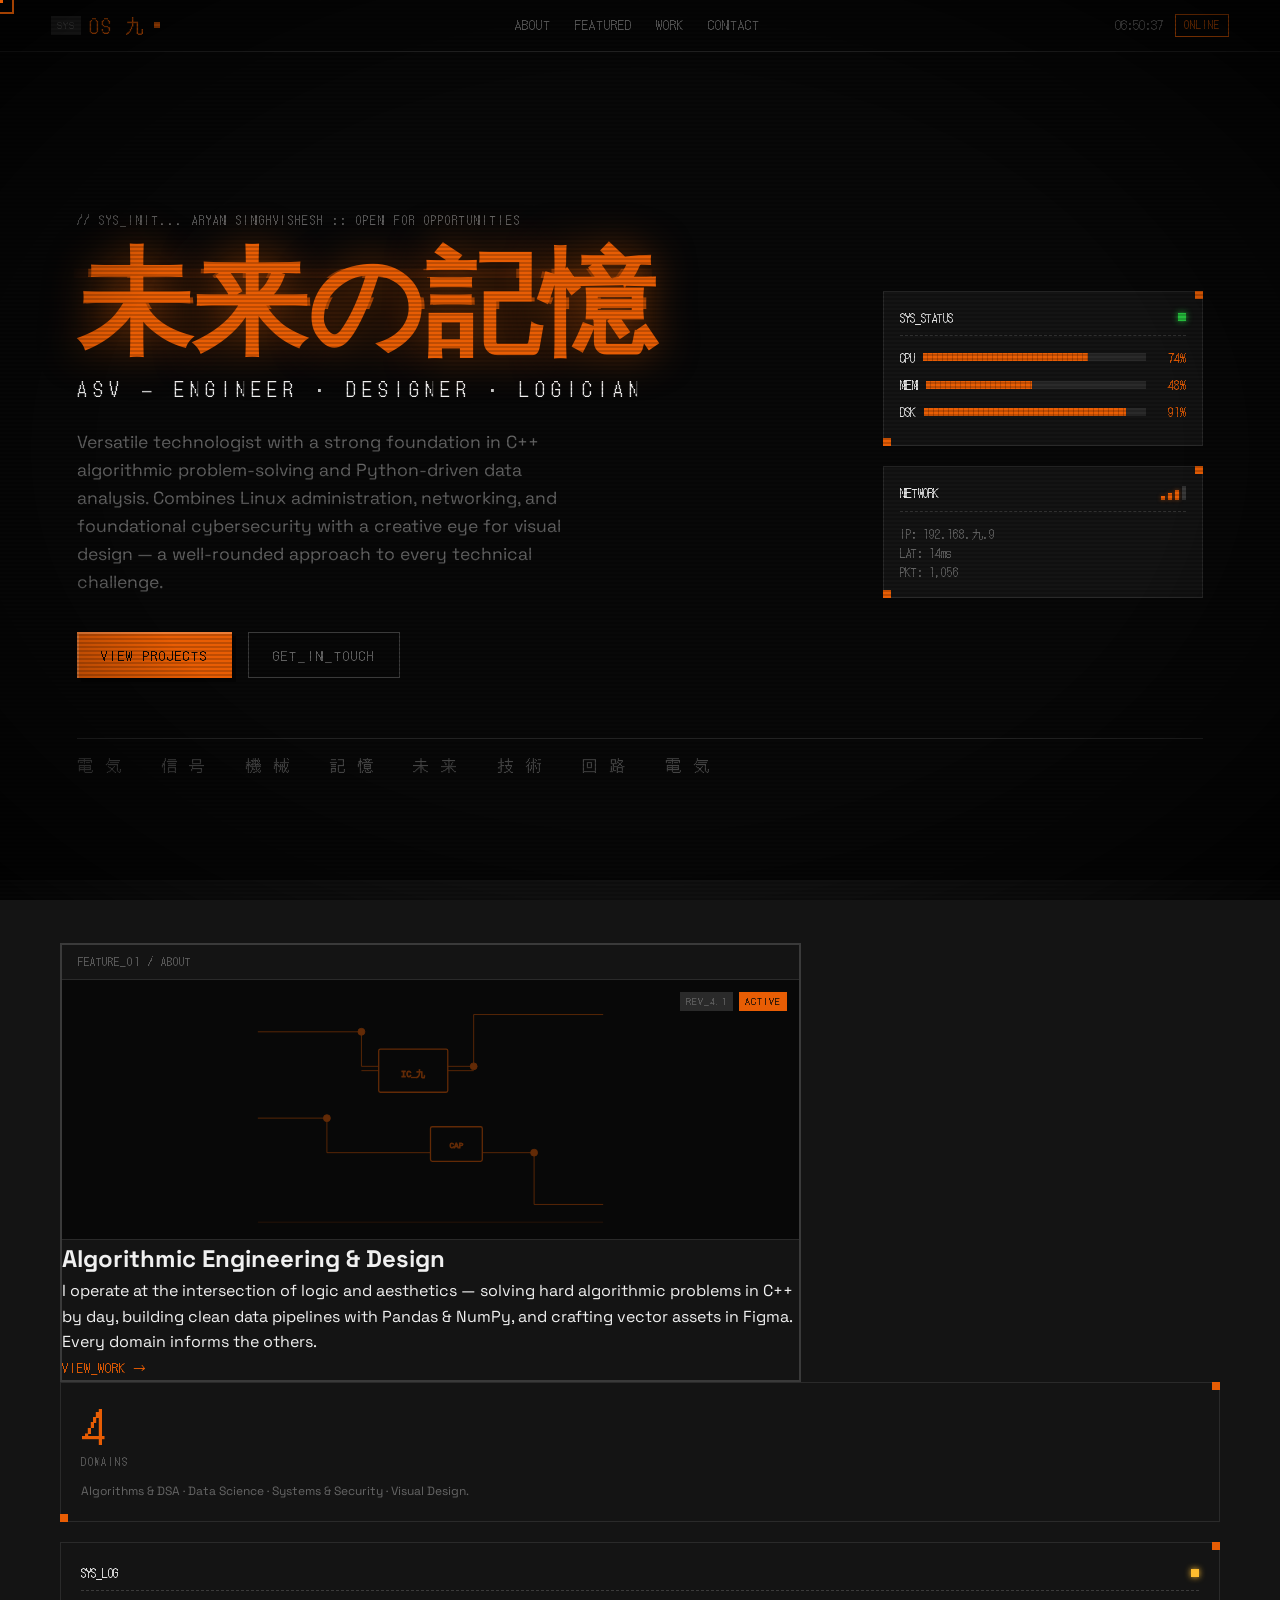
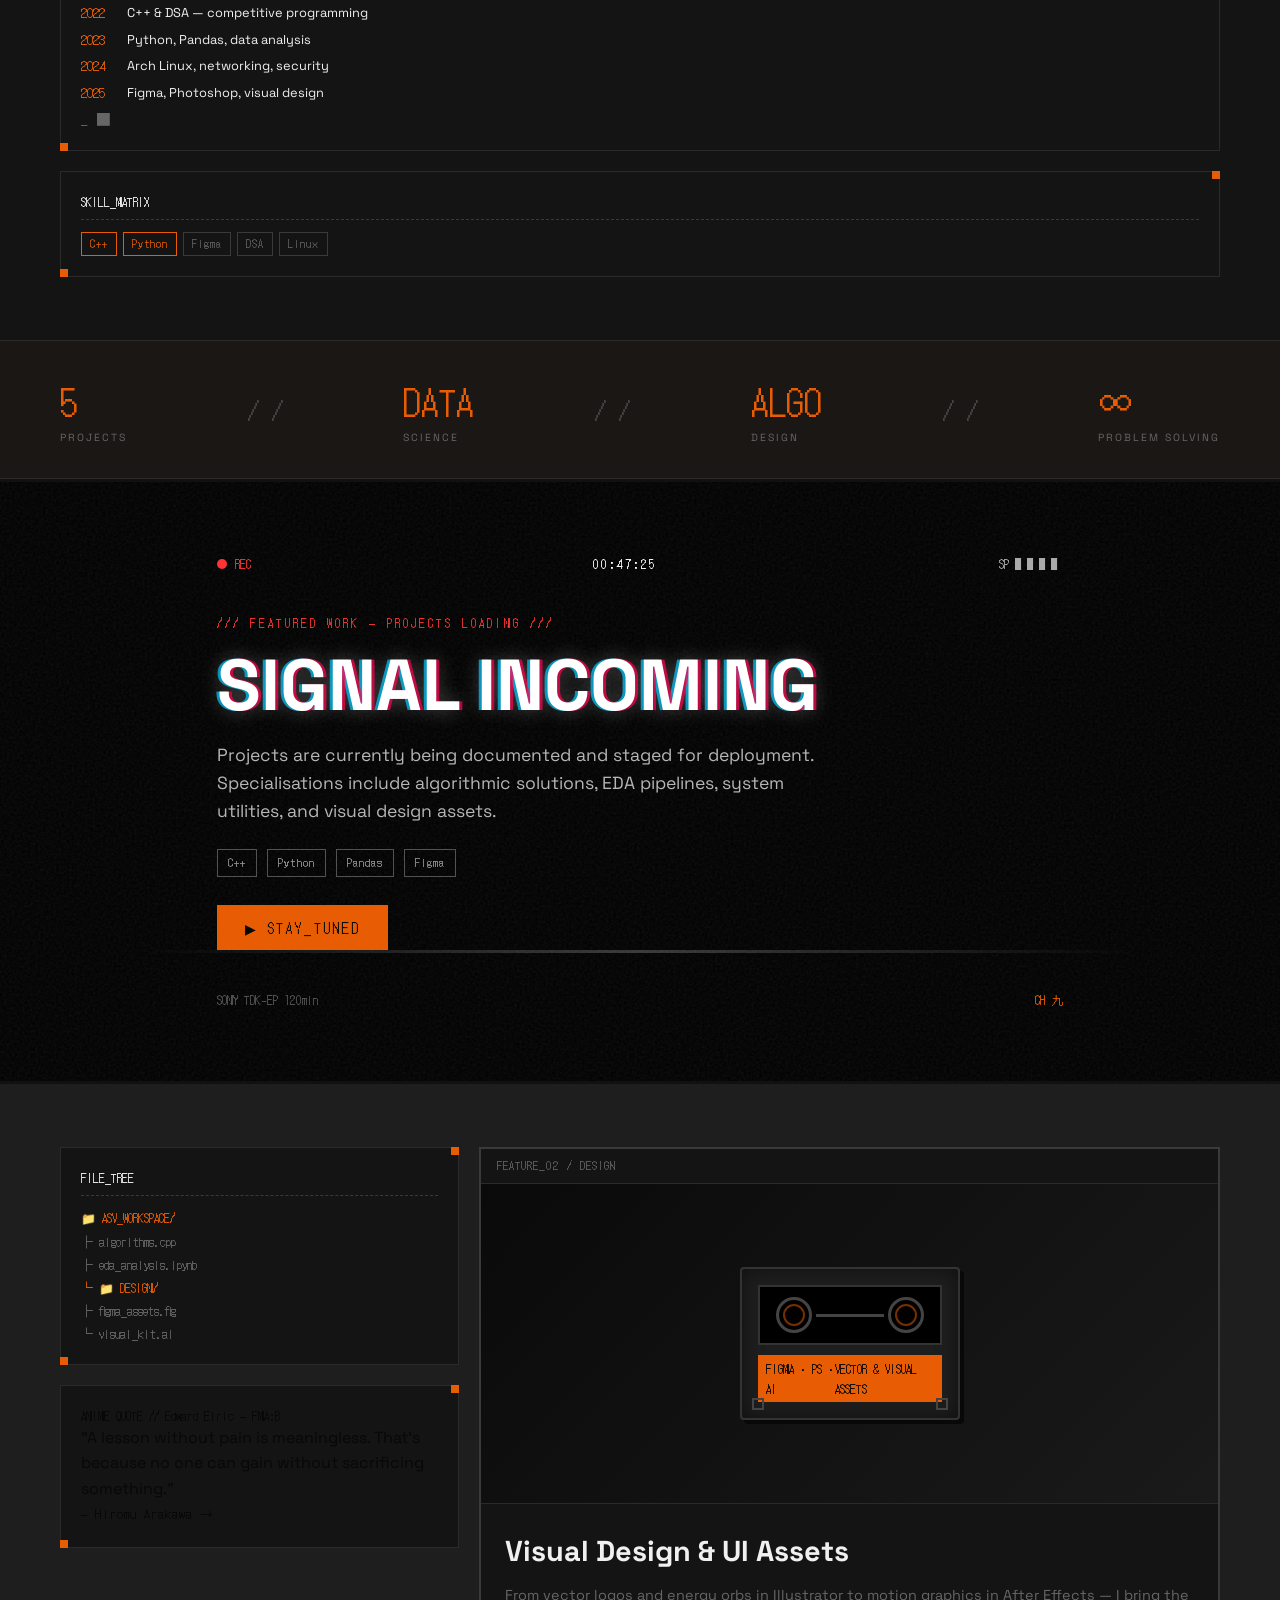
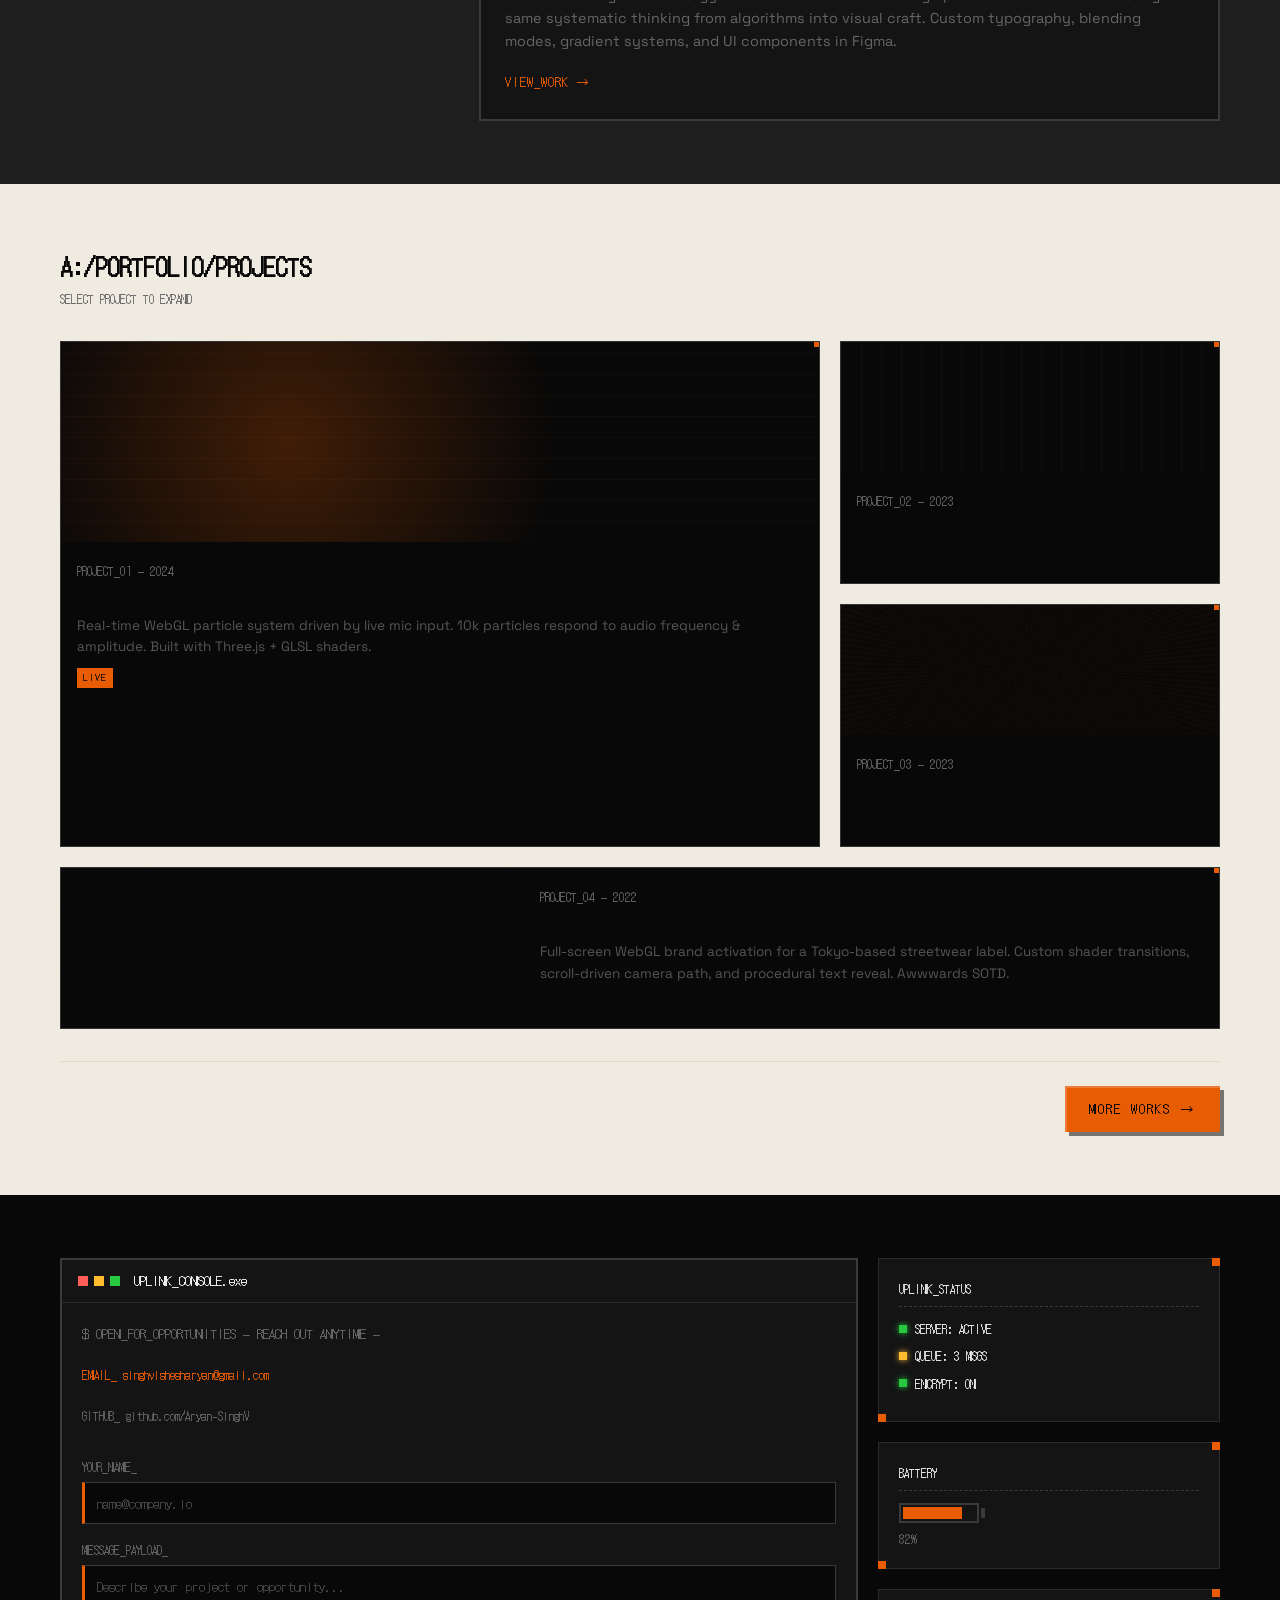
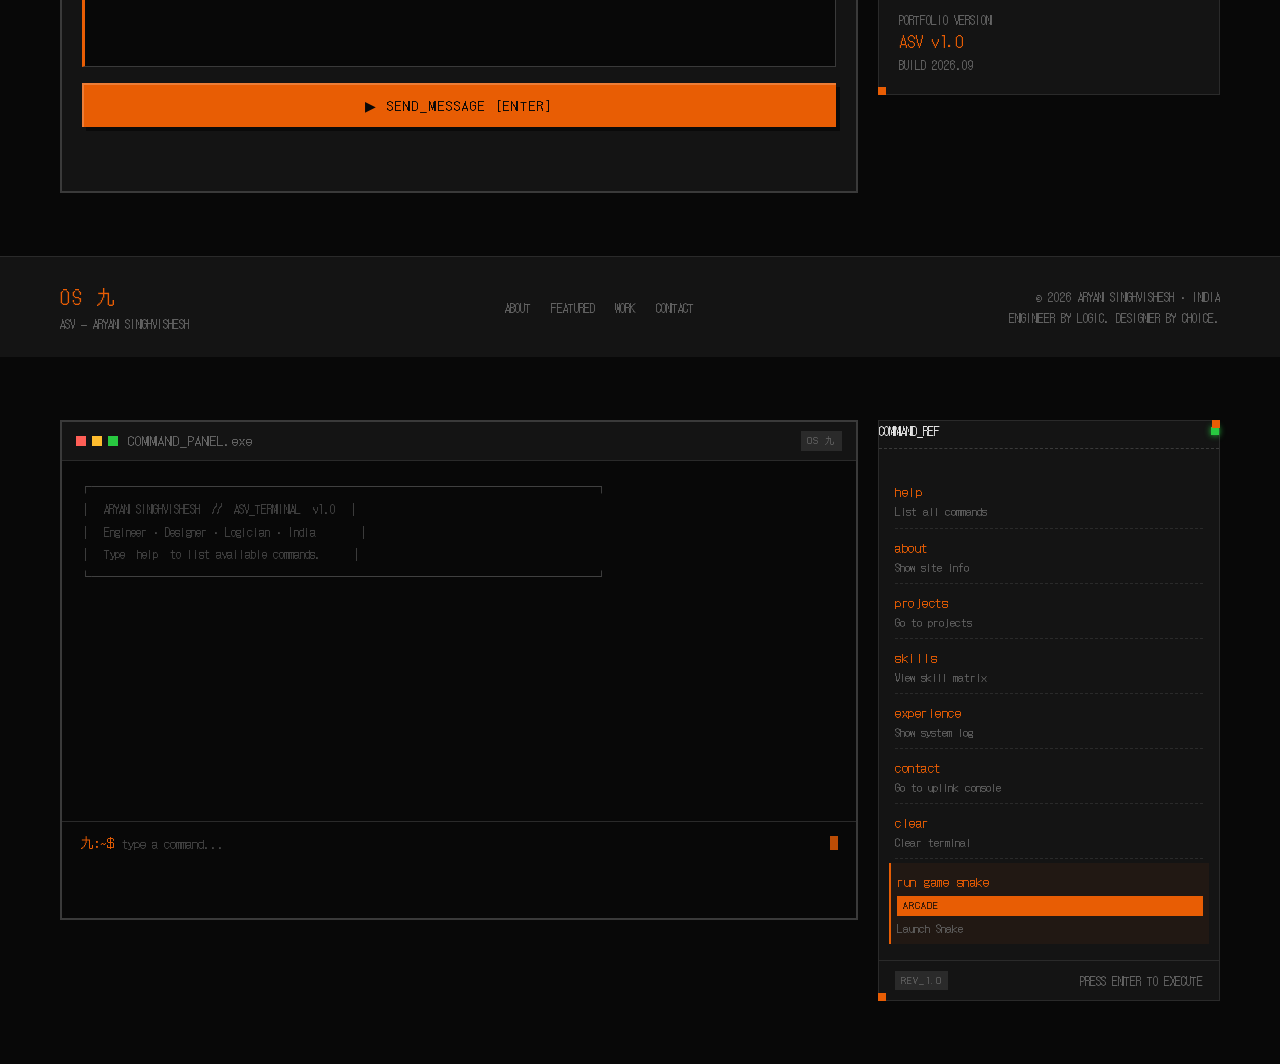
==== commit 1f3a4366: "update" ====
--- a/index.html
+++ b/index.html
@@ -3,8 +3,8 @@
 <head>
     <meta charset="UTF-8">
     <meta name="viewport" content="width=device-width, initial-scale=1.0">
-    <title>KENJI.DEV | Creative Developer Portfolio</title>
-    <meta name="description" content="Creative developer and UI engineer specializing in interactive web experiences, retro-inspired interfaces, and creative coding.">
+    <title>ASV | Aryan Singhvishesh — Portfolio</title>
+    <meta name="description" content="Versatile technologist specializing in algorithmic engineering, data science, Linux systems, and visual design. Open for opportunities.">
 
     <link rel="preconnect" href="https://fonts.googleapis.com">
     <link rel="preconnect" href="https://fonts.gstatic.com" crossorigin>
@@ -73,13 +73,13 @@
         <section id="hero" class="section-hero bg-dark-1">
             <div class="hero-inner">
                 <div class="hero-text">
-                    <p class="eyebrow mono">// PORTFOLIO_LOADED... STATUS: AVAILABLE FOR WORK</p>
+                    <p class="eyebrow mono">// SYS_INIT... ARYAN SINGHVISHESH :: OPEN FOR OPPORTUNITIES</p>
                     <h1 class="hero-h1">
                         <span class="glitch" data-text="未来の記憶">未来の記憶</span>
                     </h1>
-                    <p class="hero-subtitle">KENJI.DEV — CREATIVE DEVELOPER</p>
+                    <p class="hero-subtitle">ASV — ENGINEER · DESIGNER · LOGICIAN</p>
                     <p class="hero-body">
-                        UI engineer &amp; creative coder building interactive web experiences at the intersection of design systems and front-end engineering. Obsessed with motion, pixel-perfect craft, and interfaces that feel alive.
+                        Versatile technologist with a strong foundation in C++ algorithmic problem-solving and Python-driven data analysis. Combines Linux administration, networking, and foundational cybersecurity with a creative eye for visual design — a well-rounded approach to every technical challenge.
                     </p>
                     <div class="hero-actions">
                         <button class="px-btn px-btn--primary" id="hero-cta">VIEW PROJECTS</button>
@@ -175,9 +175,8 @@
                             <span class="px-badge orange">ACTIVE</span>
                         </div>
                     </div>
-                    <div class="feature-main-body">
-                        <h2>Design Systems & Engineering</h2>
-                        <p>I approach every project as a system — where design tokens, component architecture, and interaction logic are crafted together rather than bolted on. Clean code that ships beautiful interfaces.</p>
+                        <h2>Algorithmic Engineering &amp; Design</h2>
+                        <p>I operate at the intersection of logic and aesthetics — solving hard algorithmic problems in C++ by day, building clean data pipelines with Pandas &amp; NumPy, and crafting vector assets in Figma. Every domain informs the others.</p>
                         <a href="#projects" class="inline-link mono">VIEW_WORK →</a>
                     </div>
                 </article>
@@ -187,19 +186,19 @@
                     <!-- Stat card -->
                     <div class="stack-card px-frame bg-warm-dark">
                         <div class="stat-big">
-                            <span class="stat-num orange">5+</span>
-                            <span class="stat-label mono">YEARS_EXP</span>
-                        </div>
-                        <p class="tiny muted">Years building production-grade web apps across startups, agencies, and freelance.</p>
+                            <span class="stat-num orange">4</span>
+                            <span class="stat-label mono">DOMAINS</span>
+                        </div>
+                        <p class="tiny muted">Algorithms &amp; DSA · Data Science · Systems &amp; Security · Visual Design.</p>
                     </div>
                     <!-- Timeline widget -->
                     <div class="stack-card px-frame">
                         <div class="widget-head"><span class="mono">SYS_LOG</span><span class="led led--amber blink"></span></div>
                         <ul class="timeline-mini">
-                            <li><span class="mono orange">2020</span><span>First commit. Vanilla HTML/CSS.</span></li>
-                            <li><span class="mono orange">2021</span><span>React + startup frontend role</span></li>
-                            <li><span class="mono orange">2023</span><span>Creative dev at digital agency</span></li>
-                            <li><span class="mono orange">2024</span><span>Freelance — interactive campaigns</span></li>
+                            <li><span class="mono orange">2022</span><span>C++ &amp; DSA — competitive programming</span></li>
+                            <li><span class="mono orange">2023</span><span>Python, Pandas, data analysis</span></li>
+                            <li><span class="mono orange">2024</span><span>Arch Linux, networking, security</span></li>
+                            <li><span class="mono orange">2025</span><span>Figma, Photoshop, visual design</span></li>
                             <li class="cursor-line mono">_<span class="blink">█</span></li>
                         </ul>
                     </div>
@@ -207,11 +206,11 @@
                     <div class="stack-card px-frame bg-dark-1">
                         <div class="widget-head"><span class="mono">SKILL_MATRIX</span></div>
                         <div class="skill-chips">
-                            <span class="chip">TypeScript</span>
-                            <span class="chip chip--active">React</span>
-                            <span class="chip">Three.js</span>
-                            <span class="chip chip--active">CSS / GSAP</span>
-                            <span class="chip">Node.js</span>
+                            <span class="chip chip--active">C++</span>
+                            <span class="chip chip--active">Python</span>
+                            <span class="chip">Figma</span>
+                            <span class="chip">DSA</span>
+                            <span class="chip">Linux</span>
                         </div>
                     </div>
                 </div>
@@ -224,23 +223,23 @@
         <section class="section-strip bg-warm-dark">
             <div class="strip-inner">
                 <div class="strip-stat">
-                    <span class="strip-num mono">40+</span>
-                    <span class="strip-label">PROJECTS SHIPPED</span>
+                    <span class="strip-num mono">5</span>
+                    <span class="strip-label">PROJECTS</span>
                 </div>
                 <div class="strip-div" aria-hidden="true">/ /</div>
                 <div class="strip-stat">
-                    <span class="strip-num mono">FULL‑STK</span>
-                    <span class="strip-label">CAPABILITY</span>
+                    <span class="strip-num mono">DATA</span>
+                    <span class="strip-label">SCIENCE</span>
                 </div>
                 <div class="strip-div" aria-hidden="true">/ /</div>
                 <div class="strip-stat">
-                    <span class="strip-num mono">3×</span>
-                    <span class="strip-label">AWWWARDS SOTD</span>
+                    <span class="strip-num mono">ALGO</span>
+                    <span class="strip-label">DESIGN</span>
                 </div>
                 <div class="strip-div" aria-hidden="true">/ /</div>
                 <div class="strip-stat">
-                    <span class="strip-num mono">60fps</span>
-                    <span class="strip-label">TARGET ALWAYS</span>
+                    <span class="strip-num mono">∞</span>
+                    <span class="strip-label">PROBLEM SOLVING</span>
                 </div>
             </div>
         </section>
@@ -264,19 +263,19 @@
 
                 <!-- Main VHS content -->
                 <div class="vhs-content">
-                    <p class="vhs-label mono">/// FEATURED PROJECT SIGNAL ///</p>
-                    <h2 class="vhs-title glitch-hard" data-text="PROJECT LUMINANCE">PROJECT LUMINANCE</h2>
+                    <p class="vhs-label mono">/// FEATURED WORK — PROJECTS LOADING ///</p>
+                    <h2 class="vhs-title glitch-hard" data-text="SIGNAL INCOMING">SIGNAL INCOMING</h2>
                     <p class="vhs-body">
-                        A real-time generative art platform — WebGL shaders driven by live audio input.
-                        Users paint with sound. 10,000 particles respond to frequency and amplitude in 60fps.
+                        Projects are currently being documented and staged for deployment.
+                        Specialisations include algorithmic solutions, EDA pipelines, system utilities, and visual design assets.
                     </p>
                     <div class="vhs-tags">
-                        <span class="vhs-tag">WebGL</span>
-                        <span class="vhs-tag">Three.js</span>
-                        <span class="vhs-tag">Web Audio API</span>
-                        <span class="vhs-tag">GLSL</span>
-                    </div>
-                    <button class="vhs-btn mono">▶ VIEW_CASE_STUDY</button>
+                        <span class="vhs-tag">C++</span>
+                        <span class="vhs-tag">Python</span>
+                        <span class="vhs-tag">Pandas</span>
+                        <span class="vhs-tag">Figma</span>
+                    </div>
+                    <button class="vhs-btn mono">▶ STAY_TUNED</button>
                 </div>
 
                 <!-- Fake TV static bars -->
@@ -303,24 +302,24 @@
                     <div class="stack-card px-frame bg-dark-1">
                         <div class="widget-head"><span class="mono">FILE_TREE</span></div>
                         <ul class="file-tree mono tiny">
-                            <li class="ft-dir">📁 PORTFOLIO/</li>
-                            <li class="ft-file">  ├ projects.json</li>
-                            <li class="ft-file">  ├ case_studies.pdf</li>
-                            <li class="ft-dir">  └ 📁 SOURCE/</li>
-                            <li class="ft-file">      ├ github.com/kenji</li>
-                            <li class="ft-file">      └ npm/@kenji/ui-kit</li>
+                            <li class="ft-dir">📁 ASV_WORKSPACE/</li>
+                            <li class="ft-file">  ├ algorithms.cpp</li>
+                            <li class="ft-file">  ├ eda_analysis.ipynb</li>
+                            <li class="ft-dir">  └ 📁 DESIGN/</li>
+                            <li class="ft-file">      ├ figma_assets.fig</li>
+                            <li class="ft-file">      └ visual_kit.ai</li>
                         </ul>
                     </div>
                     <div class="stack-card px-frame bg-orange-panel">
-                        <p class="mono tiny" style="color:var(--dark-1)">PHILOSOPHY</p>
-                        <p class="feature-quote" style="color:var(--dark-1)">"The best interface is one where craft and code are indistinguishable from each other."</p>
-                        <a href="#projects" class="inline-link mono" style="color:var(--dark-1)">SEE_MY_WORK →</a>
+                        <p class="mono tiny" style="color:var(--dark-1)">ANIME QUOTE // Edward Elric — FMA:B</p>
+                        <p class="feature-quote" style="color:var(--dark-1)">"A lesson without pain is meaningless. That's because no one can gain without sacrificing something."</p>
+                        <a href="#projects" class="inline-link mono" style="color:var(--dark-1)">— Hiromu Arakawa →</a>
                     </div>
                 </div>
 
                 <!-- Large project card right -->
                 <article class="feature-main px-frame-heavy alt-bg">
-                    <div class="frame-label">FEATURE_02 / MOTION</div>
+                    <div class="frame-label">FEATURE_02 / DESIGN</div>
                     <div class="feature-main-visual tall">
                         <!-- Abstract hardware visual via CSS -->
                         <div class="cassette-art" aria-hidden="true">
@@ -331,15 +330,15 @@
                                     <div class="cassette-reel reel-right"></div>
                                 </div>
                                 <div class="cassette-label">
-                                    <span class="mono tiny">GSAP v3</span>
-                                    <span class="mono tiny muted">SCROLL-DRIVEN ANIMATION</span>
+                                    <span class="mono tiny">FIGMA · PS · AI</span>
+                                    <span class="mono tiny muted">VECTOR &amp; VISUAL ASSETS</span>
                                 </div>
                             </div>
                         </div>
                     </div>
                     <div class="feature-main-body">
-                        <h2>Motion & Interaction Design</h2>
-                        <p>Animation is not decoration — it's communication. I use GSAP, CSS transitions, and Web Animations API to build motion systems that guide attention and reward curiosity.</p>
+                        <h2>Visual Design &amp; UI Assets</h2>
+                        <p>From vector logos and energy orbs in Illustrator to motion graphics in After Effects — I bring the same systematic thinking from algorithms into visual craft. Custom typography, blending modes, gradient systems, and UI components in Figma.</p>
                         <a href="#projects" class="inline-link mono">VIEW_WORK →</a>
                     </div>
                 </article>
@@ -413,7 +412,9 @@
                         <span class="mono small" style="margin-left:8px">UPLINK_CONSOLE.exe</span>
                     </div>
                     <div class="term-body">
-                        <p class="mono small muted">$ OPEN_FOR_COLLABORATION — LET'S BUILD SOMETHING —</p>
+                        <p class="mono small muted">$ OPEN_FOR_OPPORTUNITIES — REACH OUT ANYTIME —</p>
+                        <p class="mono tiny" style="margin-bottom:6px; color: var(--orange)">EMAIL_  singhvishesharyan@gmail.com</p>
+                        <p class="mono tiny" style="margin-bottom:16px; color: var(--text-muted)">GITHUB_ github.com/Aryan-SinghV</p>
                         <div class="input-row">
                             <label class="mono small">YOUR_NAME_</label>
                             <input type="text" class="px-input" id="contact-name" placeholder="name@company.io">
@@ -449,8 +450,8 @@
                     </div>
                     <div class="stack-card px-frame">
                         <p class="mono tiny muted">PORTFOLIO VERSION</p>
-                        <p class="mono orange">KENJI.DEV v2.0</p>
-                        <p class="mono tiny muted">BUILD 2026.06</p>
+                        <p class="mono orange">ASV v1.0</p>
+                        <p class="mono tiny muted">BUILD 2026.09</p>
                     </div>
                 </div>
             </div>
@@ -461,7 +462,7 @@
             <div class="footer-inner">
                 <div class="footer-brand">
                     <span class="nav-logo">OS 九</span>
-                    <span class="mono tiny muted">KENJI.DEV — CREATIVE DEVELOPER</span>
+                    <span class="mono tiny muted">ASV — ARYAN SINGHVISHESH</span>
                 </div>
                 <div class="footer-links mono tiny">
                     <a href="#featured">ABOUT</a>
@@ -470,8 +471,8 @@
                     <a href="#uplink">CONTACT</a>
                 </div>
                 <div class="footer-right mono tiny muted">
-                    <span>© 2026 KENJI MORI</span>
-                    <span>CRAFTED WITH CARE IN TOKYO</span>
+                    <span>© 2026 ARYAN SINGHVISHESH · INDIA</span>
+                    <span>ENGINEER BY LOGIC. DESIGNER BY CHOICE.</span>
                 </div>
             </div>
         </footer>
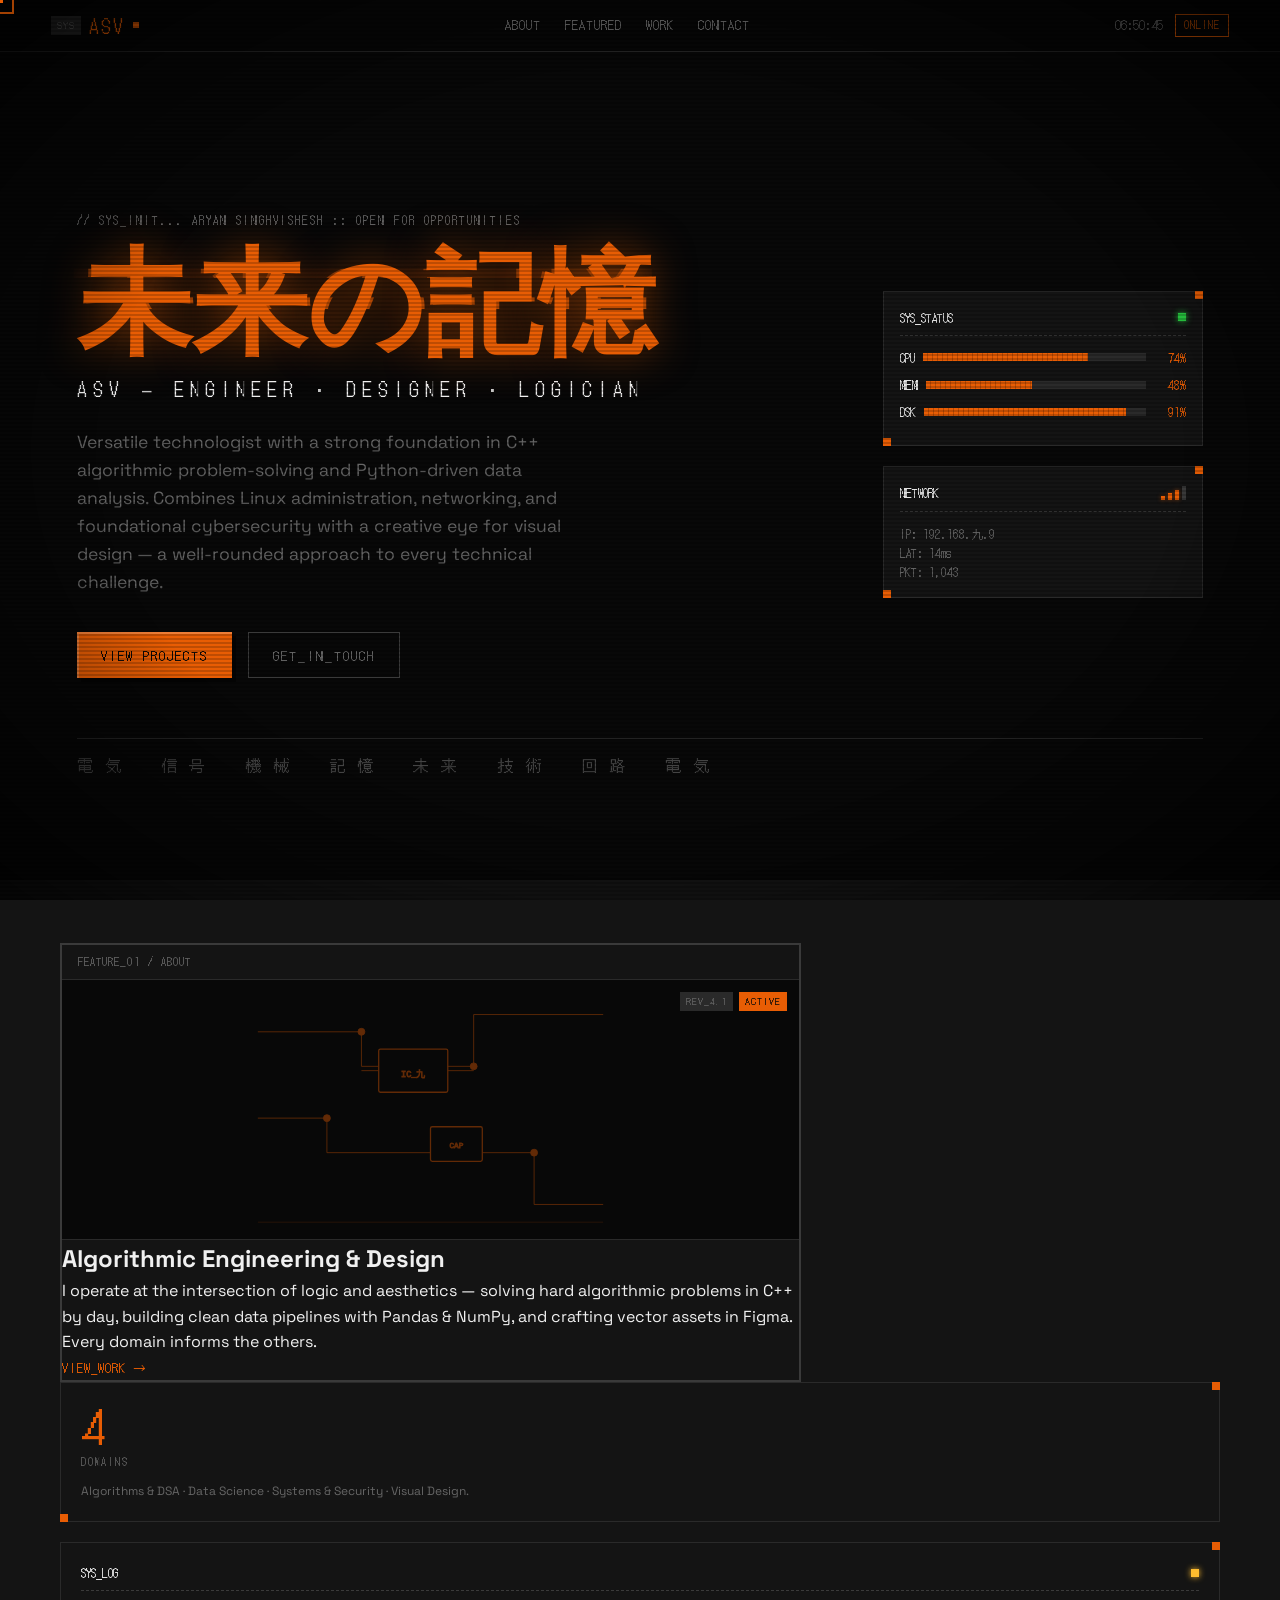
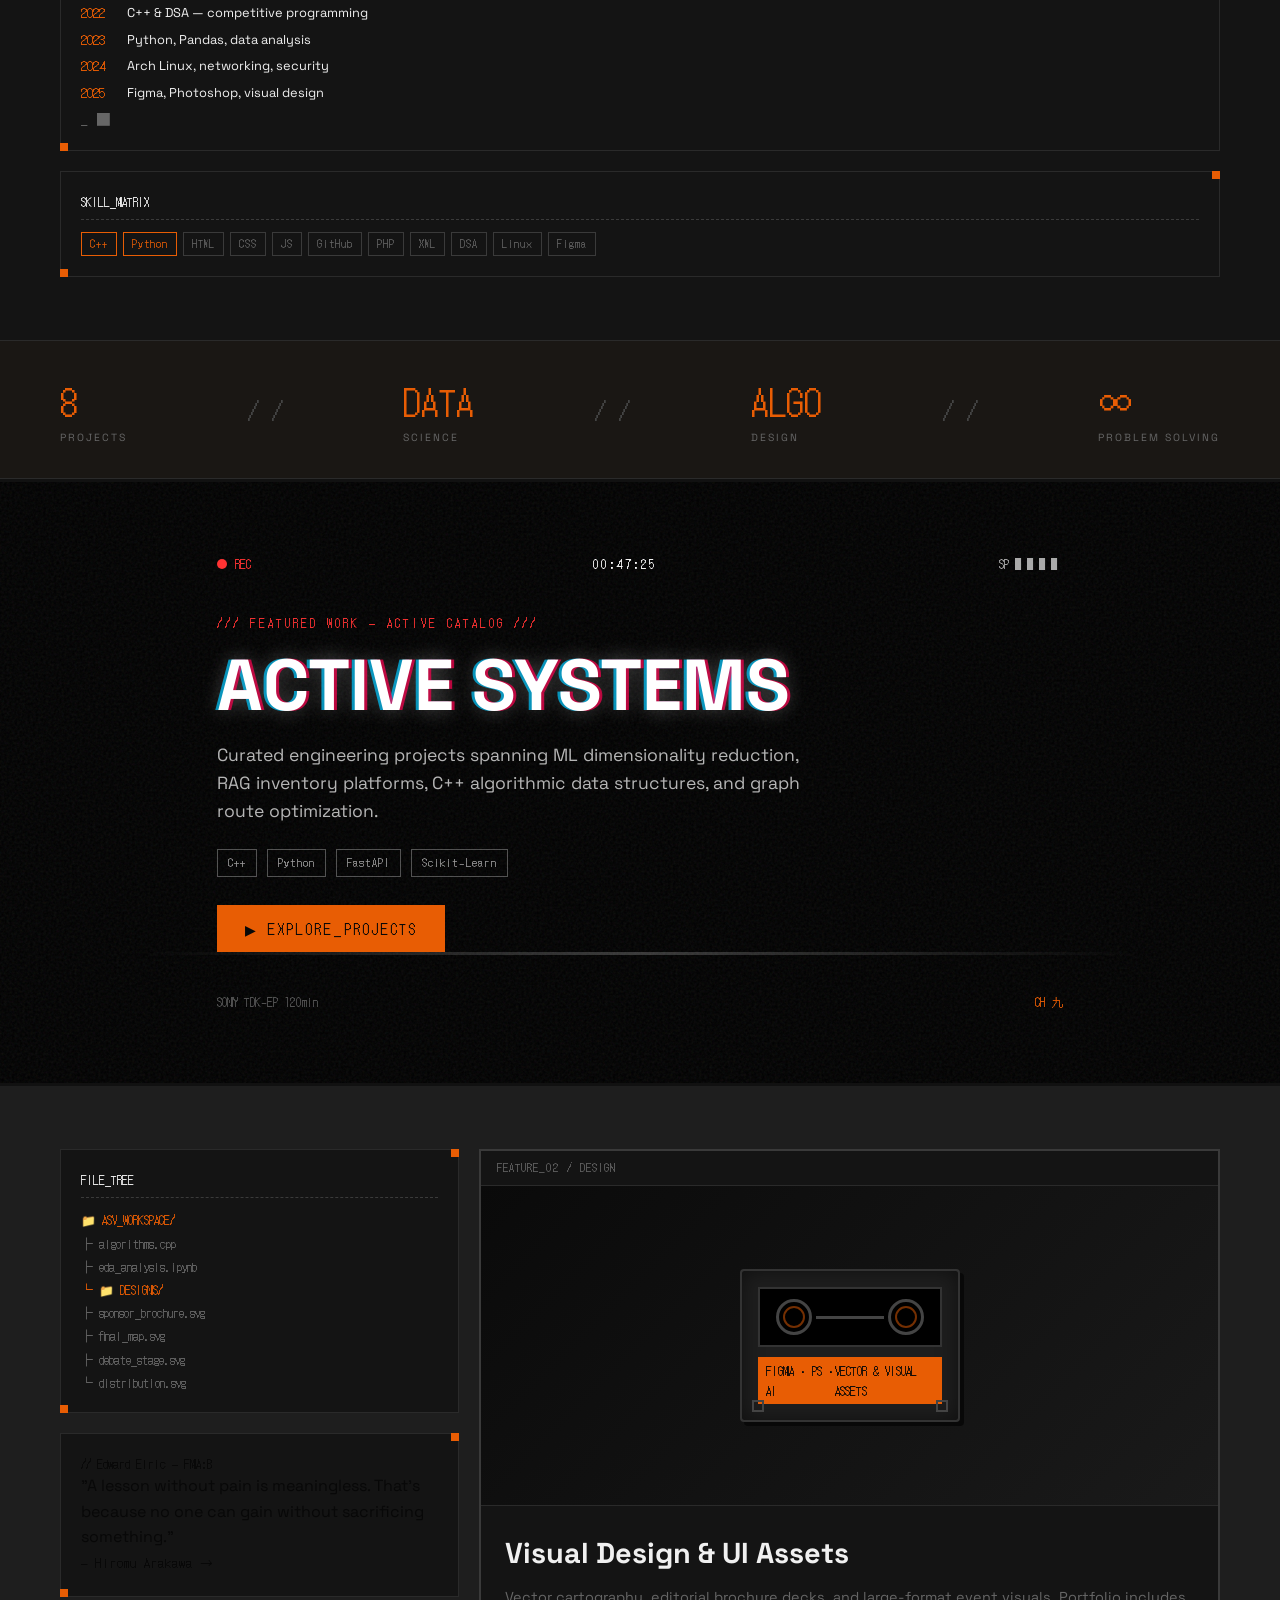
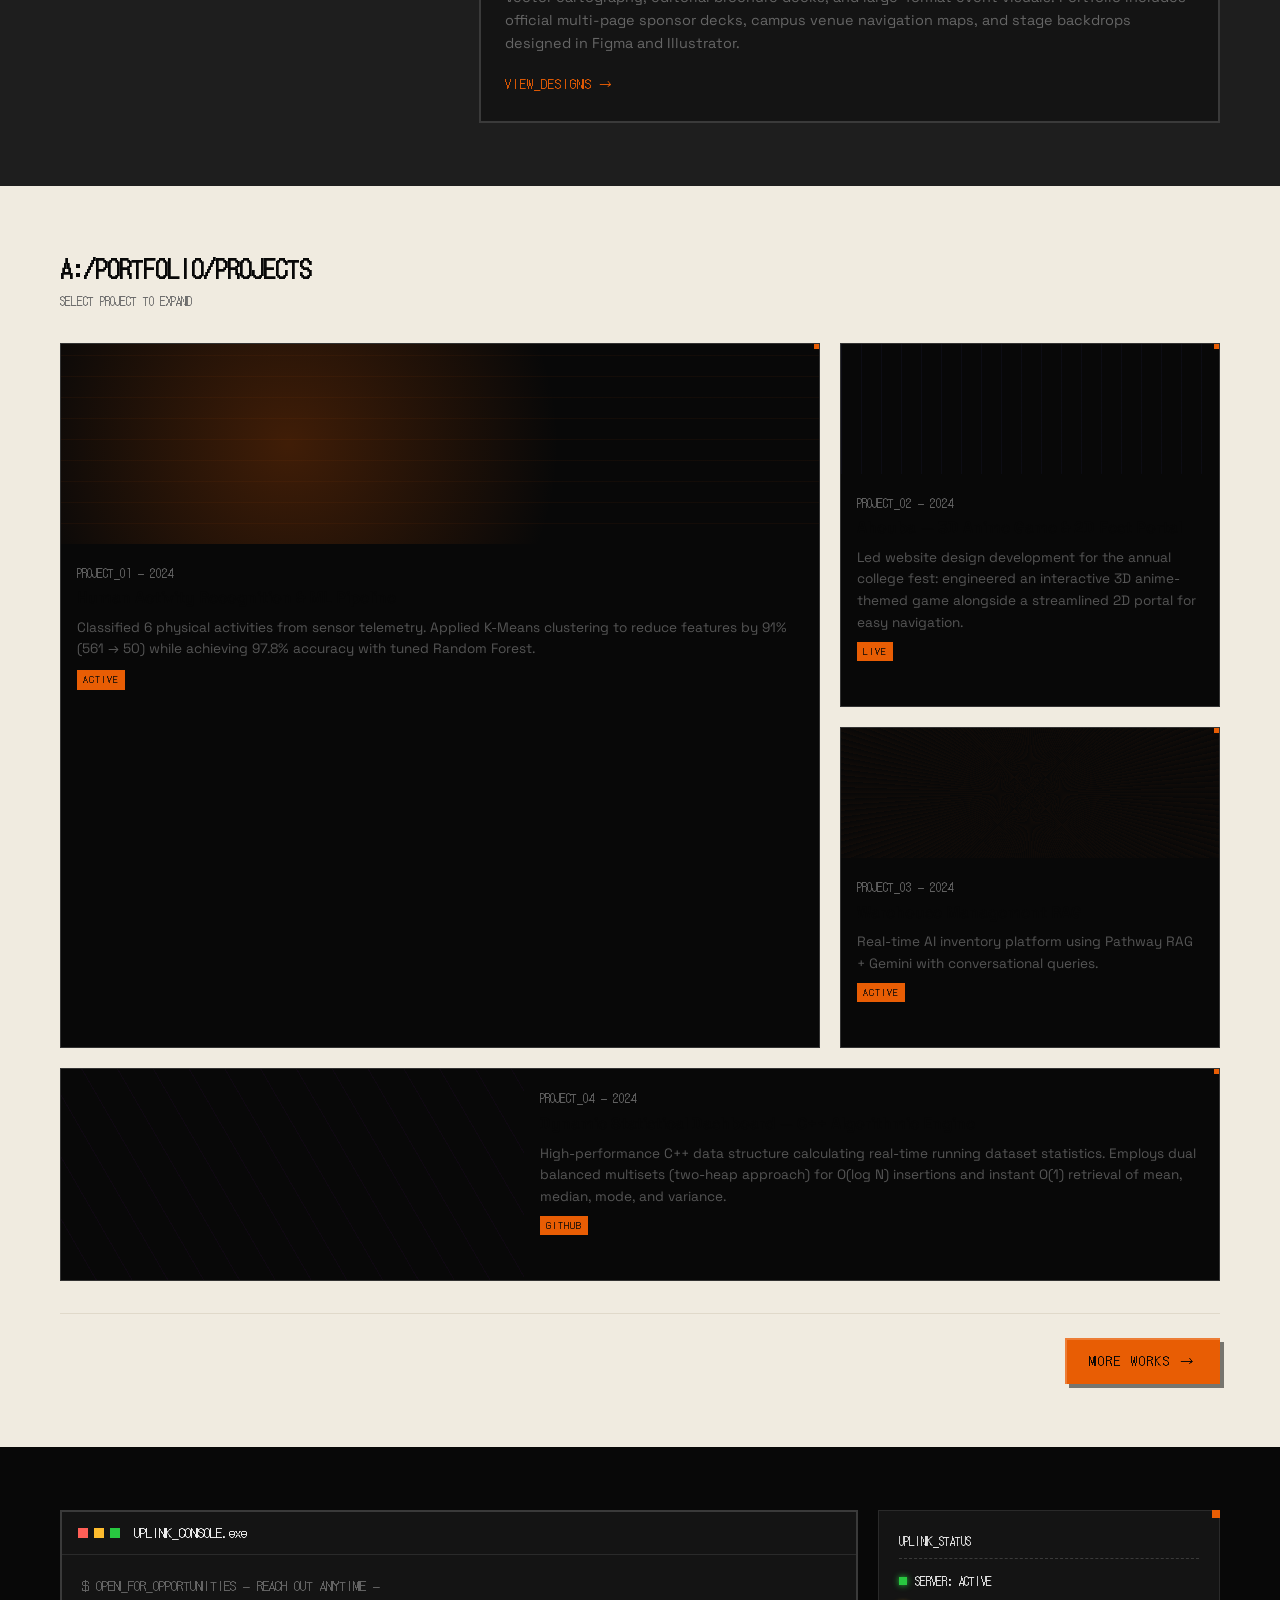
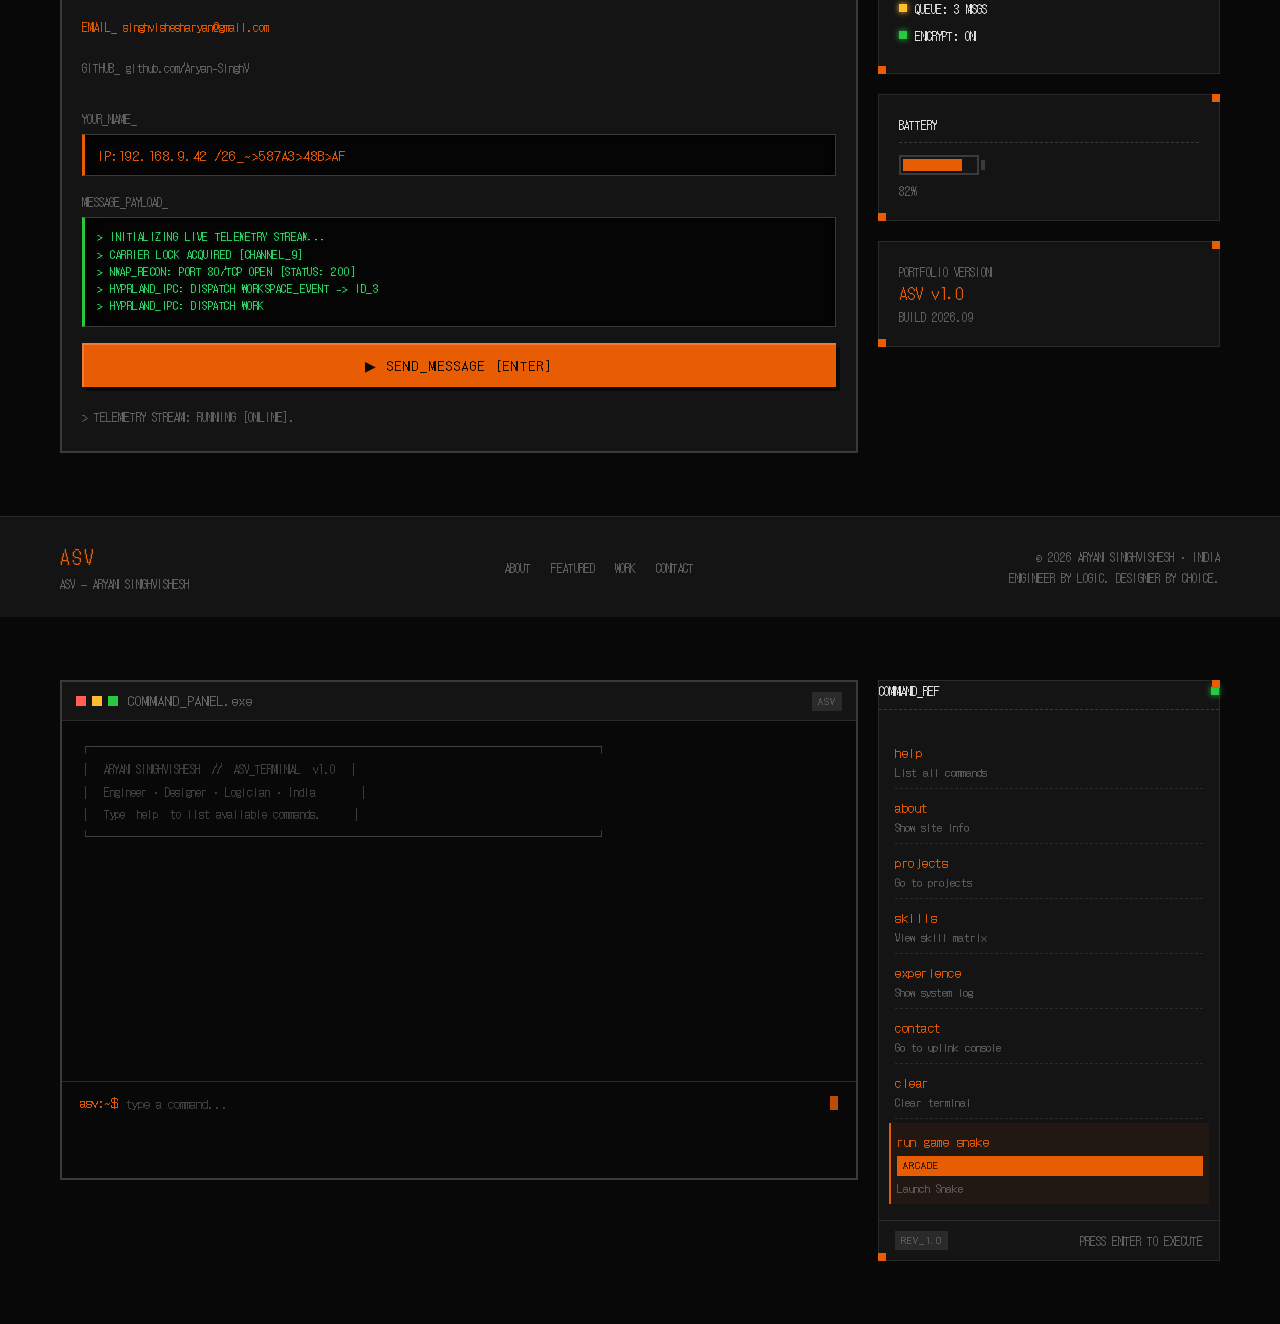
==== commit ffdc057a: "updates 1" ====
--- a/index.html
+++ b/index.html
@@ -20,7 +20,7 @@
     <!-- Boot Screen -->
     <div id="boot-screen">
         <div id="boot-content">
-            <div class="boot-logo">OS 九</div>
+            <div class="boot-logo">ASV</div>
             <div class="boot-lines" id="boot-lines"></div>
             <div class="boot-bar-wrap">
                 <div class="boot-bar-fill" id="boot-bar"></div>
@@ -51,7 +51,7 @@
             <div class="nav-inner">
                 <div class="nav-brand">
                     <span class="px-badge">SYS</span>
-                    <span class="nav-logo">OS 九</span>
+                    <span class="nav-logo">ASV</span>
                     <span class="nav-dot blink"></span>
                 </div>
                 <nav class="nav-links" aria-label="Main navigation">
@@ -208,9 +208,15 @@
                         <div class="skill-chips">
                             <span class="chip chip--active">C++</span>
                             <span class="chip chip--active">Python</span>
-                            <span class="chip">Figma</span>
+                            <span class="chip">HTML</span>
+                            <span class="chip">CSS</span>
+                            <span class="chip">JS</span>
+                            <span class="chip">GitHub</span>
+                            <span class="chip">PHP</span>
+                            <span class="chip">XML</span>
                             <span class="chip">DSA</span>
                             <span class="chip">Linux</span>
+                            <span class="chip">Figma</span>
                         </div>
                     </div>
                 </div>
@@ -223,7 +229,7 @@
         <section class="section-strip bg-warm-dark">
             <div class="strip-inner">
                 <div class="strip-stat">
-                    <span class="strip-num mono">5</span>
+                    <span class="strip-num mono">8</span>
                     <span class="strip-label">PROJECTS</span>
                 </div>
                 <div class="strip-div" aria-hidden="true">/ /</div>
@@ -263,19 +269,18 @@
 
                 <!-- Main VHS content -->
                 <div class="vhs-content">
-                    <p class="vhs-label mono">/// FEATURED WORK — PROJECTS LOADING ///</p>
-                    <h2 class="vhs-title glitch-hard" data-text="SIGNAL INCOMING">SIGNAL INCOMING</h2>
+                    <p class="vhs-label mono">/// FEATURED WORK — ACTIVE CATALOG ///</p>
+                    <h2 class="vhs-title glitch-hard" data-text="ACTIVE SYSTEMS">ACTIVE SYSTEMS</h2>
                     <p class="vhs-body">
-                        Projects are currently being documented and staged for deployment.
-                        Specialisations include algorithmic solutions, EDA pipelines, system utilities, and visual design assets.
+                        Curated engineering projects spanning ML dimensionality reduction, RAG inventory platforms, C++ algorithmic data structures, and graph route optimization.
                     </p>
                     <div class="vhs-tags">
                         <span class="vhs-tag">C++</span>
                         <span class="vhs-tag">Python</span>
-                        <span class="vhs-tag">Pandas</span>
-                        <span class="vhs-tag">Figma</span>
-                    </div>
-                    <button class="vhs-btn mono">▶ STAY_TUNED</button>
+                        <span class="vhs-tag">FastAPI</span>
+                        <span class="vhs-tag">Scikit-Learn</span>
+                    </div>
+                    <a href="#projects" class="vhs-btn mono" style="text-decoration:none; display:inline-block;">▶ EXPLORE_PROJECTS</a>
                 </div>
 
                 <!-- Fake TV static bars -->
@@ -305,15 +310,17 @@
                             <li class="ft-dir">📁 ASV_WORKSPACE/</li>
                             <li class="ft-file">  ├ algorithms.cpp</li>
                             <li class="ft-file">  ├ eda_analysis.ipynb</li>
-                            <li class="ft-dir">  └ 📁 DESIGN/</li>
-                            <li class="ft-file">      ├ figma_assets.fig</li>
-                            <li class="ft-file">      └ visual_kit.ai</li>
+                            <li class="ft-dir">  └ 📁 DESIGNS/</li>
+                            <li class="ft-file">      ├ sponsor_brochure.svg</li>
+                            <li class="ft-file">      ├ final_map.svg</li>
+                            <li class="ft-file">      ├ debate_stage.svg</li>
+                            <li class="ft-file">      └ distribution.svg</li>
                         </ul>
                     </div>
                     <div class="stack-card px-frame bg-orange-panel">
-                        <p class="mono tiny" style="color:var(--dark-1)">ANIME QUOTE // Edward Elric — FMA:B</p>
+                        <p class="mono tiny" style="color:var(--dark-1)">// Edward Elric — FMA:B</p>
                         <p class="feature-quote" style="color:var(--dark-1)">"A lesson without pain is meaningless. That's because no one can gain without sacrificing something."</p>
-                        <a href="#projects" class="inline-link mono" style="color:var(--dark-1)">— Hiromu Arakawa →</a>
+                        <a href="https://aryan-singhv.github.io/know_me/#projects" target="_blank" rel="noopener" class="inline-link mono" style="color:var(--dark-1)">— Hiromu Arakawa →</a>
                     </div>
                 </div>
 
@@ -338,8 +345,8 @@
                     </div>
                     <div class="feature-main-body">
                         <h2>Visual Design &amp; UI Assets</h2>
-                        <p>From vector logos and energy orbs in Illustrator to motion graphics in After Effects — I bring the same systematic thinking from algorithms into visual craft. Custom typography, blending modes, gradient systems, and UI components in Figma.</p>
-                        <a href="#projects" class="inline-link mono">VIEW_WORK →</a>
+                        <p>Vector cartography, editorial brochure decks, and large-format event visuals. Portfolio includes official multi-page sponsor decks, campus venue navigation maps, and stage backdrops designed in Figma and Illustrator.</p>
+                        <a href="works.html#design-archive" class="inline-link mono">VIEW_DESIGNS →</a>
                     </div>
                 </article>
             </div>
@@ -354,41 +361,46 @@
                 <p class="cream-sub mono">SELECT PROJECT TO EXPAND</p>
             </div>
             <div class="gallery-asymm">
-                <div class="gal-card gal-card--lg px-frame-dark">
+                <a href="https://github.com/Aryan-SinghV/human-activity-recognition/blob/main/activity.ipynb" target="_blank" rel="noopener" class="gal-card gal-card--lg px-frame-dark" style="text-decoration:none; color:inherit;">
                     <div class="gal-img gal-img--1"></div>
                     <div class="gal-body">
                         <span class="mono tiny muted">PROJECT_01 — 2024</span>
-                        <h3>Luminance — Generative Audio Art</h3>
-                        <p>Real-time WebGL particle system driven by live mic input. 10k particles respond to audio frequency &amp; amplitude. Built with Three.js + GLSL shaders.</p>
-                        <span class="px-badge orange">LIVE</span>
-                    </div>
-                </div>
+                        <h3>Human Activity Recognition &amp; ML Pipeline</h3>
+                        <p>Classified 6 physical activities from sensor telemetry. Applied K-Means clustering to reduce features by 91% (561 → 50) while achieving 97.8% accuracy with tuned Random Forest.</p>
+                        <span class="px-badge orange">ACTIVE</span>
+                    </div>
+                </a>
                 <!-- Stacked small cards -->
                 <div class="gal-stack">
-                    <div class="gal-card px-frame-dark">
+                    <a href="https://www.ahouba.com/" target="_blank" rel="noopener" class="gal-card px-frame-dark" style="text-decoration:none; color:inherit;">
                         <div class="gal-img gal-img--2 short"></div>
                         <div class="gal-body">
-                            <span class="mono tiny muted">PROJECT_02 — 2023</span>
-                            <h3>Flux — Design System</h3>
-                        </div>
-                    </div>
-                    <div class="gal-card px-frame-dark">
+                            <span class="mono tiny muted">PROJECT_02 — 2024</span>
+                            <h3>Ahouba — 3D Anime Game &amp; 2D Fest Portal</h3>
+                            <p>Led website design development for the annual college fest: engineered an interactive 3D anime-themed game alongside a streamlined 2D portal for easy navigation.</p>
+                            <span class="px-badge orange" style="margin-top:8px; display:inline-block;">LIVE</span>
+                        </div>
+                    </a>
+                    <a href="https://github.com/Anandxz/pathway_rag/tree/main" target="_blank" rel="noopener" class="gal-card px-frame-dark" style="text-decoration:none; color:inherit;">
                         <div class="gal-img gal-img--3 short"></div>
                         <div class="gal-body">
-                            <span class="mono tiny muted">PROJECT_03 — 2023</span>
-                            <h3>Neon Scroll — GSAP Toolkit</h3>
-                        </div>
-                    </div>
+                            <span class="mono tiny muted">PROJECT_03 — 2024</span>
+                            <h3>Warehouse Management RAG</h3>
+                            <p>Real-time AI inventory platform using Pathway RAG + Gemini with conversational queries.</p>
+                            <span class="px-badge orange" style="margin-top:8px; display:inline-block;">ACTIVE</span>
+                        </div>
+                    </a>
                 </div>
                 <!-- Wide card -->
-                <div class="gal-card gal-card--wide px-frame-dark">
+                <a href="https://github.com/Aryan-SinghV/simple_statistical_dashboard" target="_blank" rel="noopener" class="gal-card gal-card--wide px-frame-dark" style="text-decoration:none; color:inherit;">
                     <div class="gal-img gal-img--4"></div>
                     <div class="gal-body">
-                        <span class="mono tiny muted">PROJECT_04 — 2022</span>
-                        <h3>Kōsaten — Interactive Brand Experience</h3>
-                        <p>Full-screen WebGL brand activation for a Tokyo-based streetwear label. Custom shader transitions, scroll-driven camera path, and procedural text reveal. Awwwards SOTD.</p>
-                    </div>
-                </div>
+                        <span class="mono tiny muted">PROJECT_04 — 2024</span>
+                        <h3>Dynamic Statistical Dashboard — C++ Algorithmic Engine</h3>
+                        <p>High-performance C++ data structure calculating real-time running dataset statistics. Employs dual balanced multisets (two-heap approach) for O(log N) insertions and instant O(1) retrieval of mean, median, mode, and variance.</p>
+                        <span class="px-badge orange" style="margin-top:8px; display:inline-block;">GITHUB</span>
+                    </div>
+                </a>
             </div>
             <!-- More Works footer -->
             <div class="cream-footer">
@@ -417,11 +429,11 @@
                         <p class="mono tiny" style="margin-bottom:16px; color: var(--text-muted)">GITHUB_ github.com/Aryan-SinghV</p>
                         <div class="input-row">
                             <label class="mono small">YOUR_NAME_</label>
-                            <input type="text" class="px-input" id="contact-name" placeholder="name@company.io">
+                            <input type="text" class="px-input uplink-stream-field" id="contact-name" readonly tabindex="-1" spellcheck="false" autocomplete="off">
                         </div>
                         <div class="input-row">
                             <label class="mono small">MESSAGE_PAYLOAD_</label>
-                            <textarea class="px-input" id="contact-msg" rows="4" placeholder="Describe your project or opportunity..."></textarea>
+                            <textarea class="px-input uplink-stream-field" id="contact-msg" rows="4" readonly tabindex="-1" spellcheck="false"></textarea>
                         </div>
                         <button class="px-btn px-btn--primary" id="transmit-btn">
                             ▶ SEND_MESSAGE [ENTER]
@@ -461,7 +473,7 @@
         <footer id="main-footer" class="bg-charcoal">
             <div class="footer-inner">
                 <div class="footer-brand">
-                    <span class="nav-logo">OS 九</span>
+                    <span class="nav-logo">ASV</span>
                     <span class="mono tiny muted">ASV — ARYAN SINGHVISHESH</span>
                 </div>
                 <div class="footer-links mono tiny">
@@ -493,7 +505,7 @@
                             <span class="term-dot green"></span>
                         </div>
                         <span class="mono small cp-title">COMMAND_PANEL.exe</span>
-                        <span class="px-badge">OS 九</span>
+                        <span class="px-badge">ASV</span>
                     </div>
 
                     <!-- Snake game canvas (hidden by default) -->
@@ -511,7 +523,7 @@
                     <div id="cp-term-body" class="cp-term-body">
                         <div id="cp-output" class="cp-output" role="log" aria-live="polite" aria-label="Terminal output"></div>
                         <form id="cp-form" class="cp-input-row" autocomplete="off" aria-label="Command input">
-                            <span class="cp-prompt mono orange" aria-hidden="true">九:~$</span>
+                            <span class="cp-prompt mono orange" aria-hidden="true">asv:~$</span>
                             <input
                                 id="cp-input"
                                 class="cp-input mono"
--- a/css/style.css
+++ b/css/style.css
@@ -1,5 +1,5 @@
 /* ═══════════════════════════════════════════════
-   OS 九 — BASE DESIGN SYSTEM
+   ASV — BASE DESIGN SYSTEM
    ═══════════════════════════════════════════════ */
 
 /* ─── Tokens ─── */
@@ -803,6 +803,37 @@
 .input-row label { font-family: var(--font-mono); font-size: 0.75rem; color: var(--text-muted); }
 .term-feedback { min-height: 20px; margin-top: 4px; }
 
+/* Uplink Telemetry Streams */
+.uplink-stream-field {
+    cursor: default !important;
+    user-select: none;
+    -webkit-user-select: none;
+    caret-color: transparent !important;
+    background: #050505 !important;
+    color: var(--orange) !important;
+    font-family: var(--font-mono) !important;
+    font-size: 0.8rem;
+    letter-spacing: 0.5px;
+    border-left: 3px solid var(--orange) !important;
+    outline: none !important;
+    box-shadow: inset 0 0 10px rgba(0, 0, 0, 0.8);
+}
+.uplink-stream-field:focus {
+    border-color: var(--orange) !important;
+    box-shadow: 0 0 6px var(--orange-glow), inset 0 0 10px rgba(0, 0, 0, 0.8) !important;
+}
+#contact-msg.uplink-stream-field {
+    font-size: 0.72rem;
+    line-height: 1.5;
+    color: #38ef7d !important;
+    border-left: 3px solid #28c840 !important;
+    min-height: 110px;
+    white-space: pre-wrap;
+    word-break: break-all;
+    overflow-y: hidden;
+    text-shadow: 0 0 4px rgba(40, 200, 64, 0.35);
+}
+
 .status-sidebar {
     display: flex;
     flex-direction: column;
--- a/css/pixel-art.css
+++ b/css/pixel-art.css
@@ -1,5 +1,5 @@
 /* ═══════════════════════════════════════════════
-   OS 九 — PIXEL ART & COMPONENT SYSTEM
+   ASV — PIXEL ART & COMPONENT SYSTEM
    ═══════════════════════════════════════════════ */
 
 /* ─── Blink utility ─── */
--- a/css/animations.css
+++ b/css/animations.css
@@ -1,5 +1,5 @@
 /* ═══════════════════════════════════════════════
-   OS 九 — ANIMATIONS
+   ASV — ANIMATIONS
    ═══════════════════════════════════════════════ */
 
 /* ─── VHS / CRT Section keyframes ─── */
